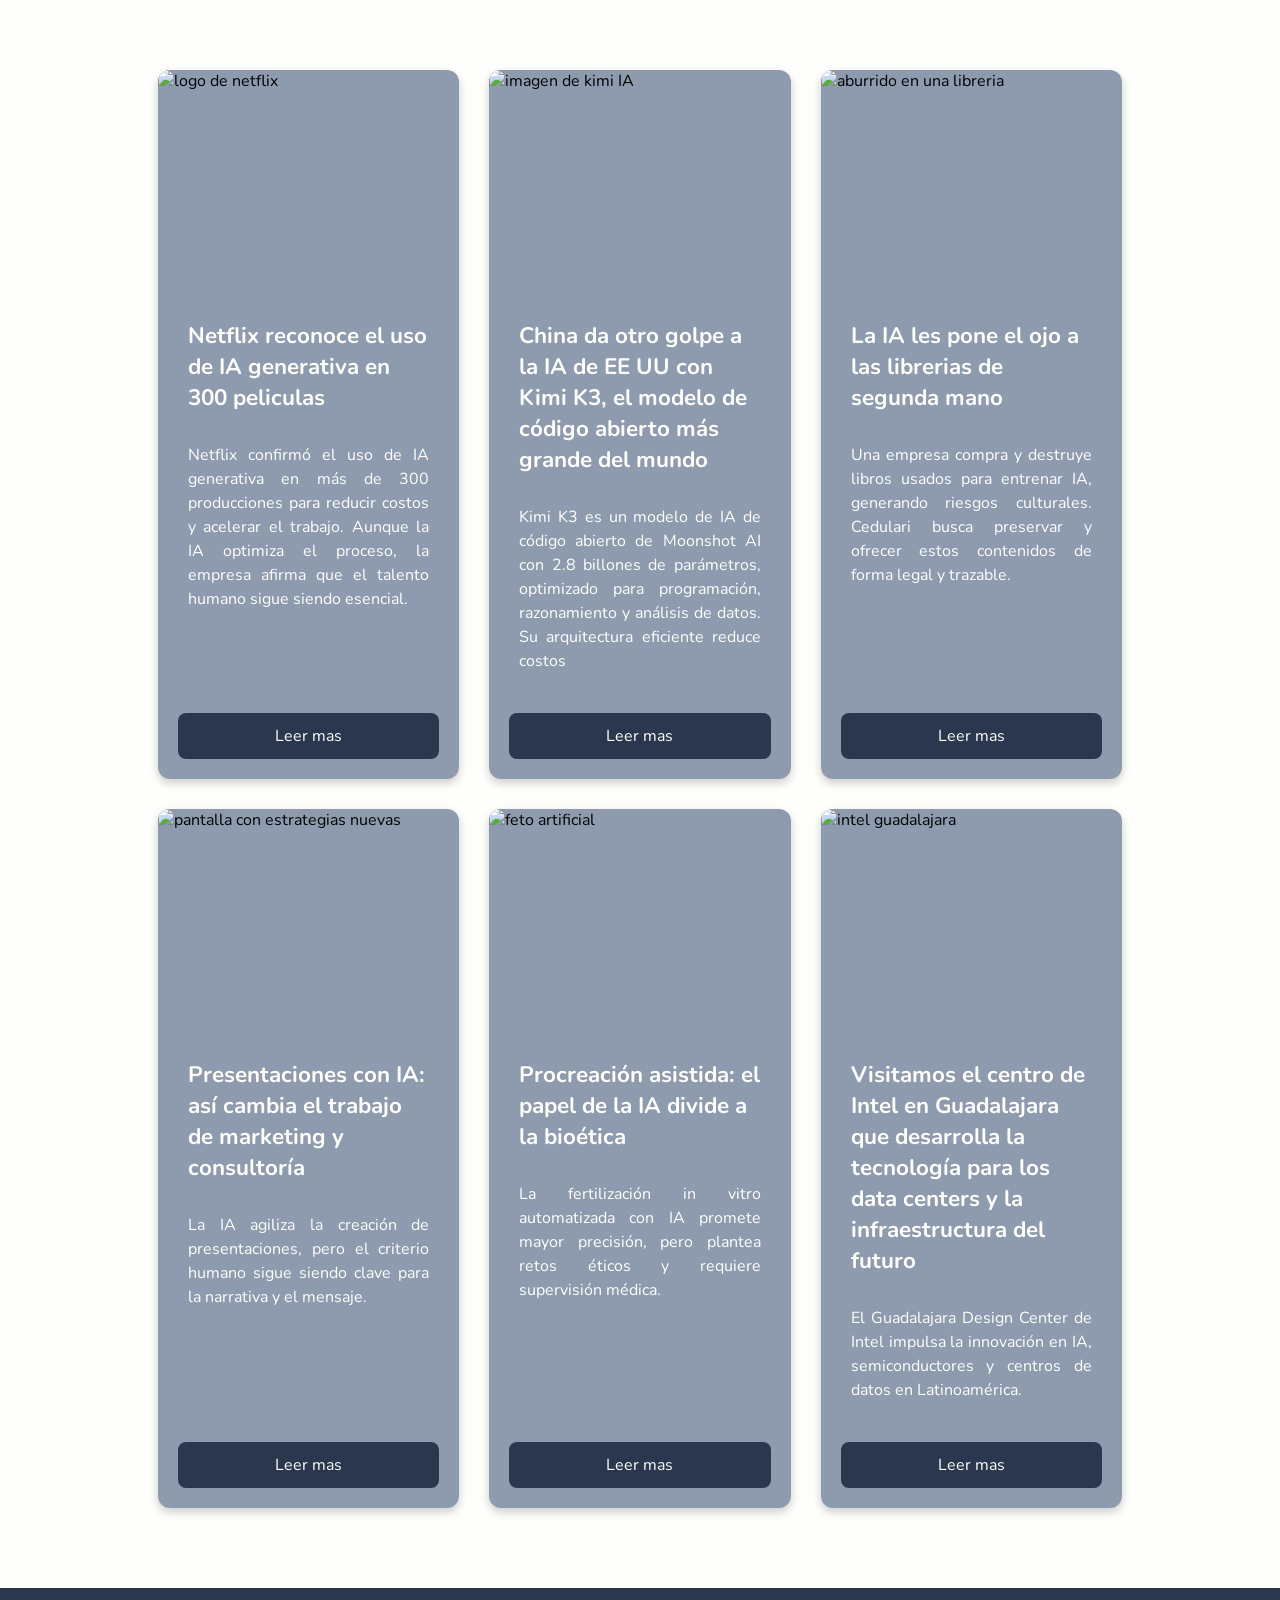
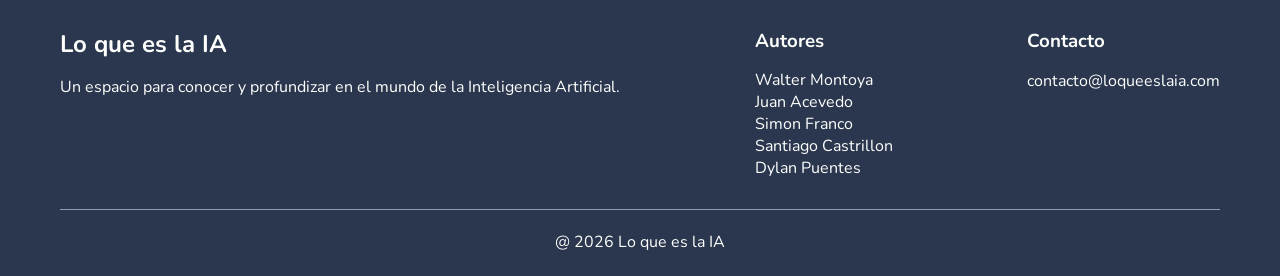
==== index.html @ cfde2a21 "resolviendo conflictos con css" ====
<!DOCTYPE html>
<html lang="es">
<head>
    <meta charset="UTF-8">
    <meta name="viewport" content="width=device-width, initial-scale=1.0">
    <title>Inicio</title>
    <link rel="preconnect" href="https://fonts.googleapis.com">
    <link rel="preconnect" href="https://fonts.gstatic.com" crossorigin>
    <link href="https://fonts.googleapis.com/css2?family=Nunito:ital,wght@0,200..1000;1,200..1000&display=swap" rel="stylesheet">
    <link rel="stylesheet" href="css/styles.css">
    <link rel="stylesheet" href="css/stylesAutores.css">
</head>
<body>
    <header>
        <nav>
            <!--este es el espacio para la navbar-->
        </nav>
    </header>

    <main>

        <section class="banner">
        <!--banner o imagen inicial-->
        </section>


        <section class="articulos">
            <!--articulos-->
                <article class="card">
                    <img src="https://about.netflix.com/images/meta/netflix-symbol-black.png" alt="logo de netflix">

                    <h2>Netflix reconoce el uso de IA generativa en 300 peliculas</h2>

                    <p>
                        Netflix confirmó el uso de IA generativa en más de 300 producciones para reducir costos y acelerar el trabajo. 
                        Aunque la IA optimiza el proceso, la empresa afirma que el talento humano sigue siendo esencial.<br>
                    </p>

                    <a href="#" class="boton">Leer mas</a>
                </article>

                <article class="card">
                    <img src="https://media.es.wired.com/photos/6a5a9e4d278a57342ad097cc/16:9/w_1600,c_limit/2097721586" alt="imagen de kimi IA">

                    <h2>China da otro golpe a la IA de EE UU con Kimi K3, el modelo de código abierto más grande del mundo</h2>

                    <p>
                        Kimi K3 es un modelo de IA de código abierto de Moonshot AI con 2.8 billones de parámetros, optimizado para programación, 
                        razonamiento y análisis de datos. Su arquitectura eficiente reduce costos <br>
                    </p>

                    <a href="#" class="boton">Leer mas</a>
                </article>


                <article class="card">

                    <img src="https://thumbs.dreamstime.com/b/estudiante-u-hombre-joven-aburrido-con-los-libros-en-biblioteca-53950510.jpg" alt="aburrido en una libreria">

                    <h2>La IA les pone el ojo a las librerias de segunda mano</h2>

                    <p>
                        Una empresa compra y destruye libros usados para entrenar IA, generando riesgos culturales. 
                        Cedulari busca preservar y ofrecer estos contenidos de forma legal y trazable. <br>
                    </p>

                    <a href="#" class="boton">Leer mas</a>
                </article>


                <article class="card">

                    <img src="https://www.enter.co/wp-content/uploads/2026/07/PRESENTACIONESCONIA-768x432.jpg" alt="pantalla con estrategias nuevas">

                    <h2>Presentaciones con IA: así cambia el trabajo de marketing y consultoría</h2>

                    <p>
                        La IA agiliza la creación de presentaciones, pero el criterio humano sigue siendo clave para la narrativa y el mensaje. <br>
                    </p>

                    <a href="#" class="boton">Leer mas</a>
                </article>


                <article class="card">
                    
                    <img src="https://www.vaticannews.va/content/dam/vaticannews/multimedia/2019/04/07/25112014_140714_avort_1680x420.jpg/_jcr_content/renditions/cq5dam.thumbnail.cropped.750.422.jpeg" alt="feto artificial">

                    <h2>Procreación asistida: el papel de la IA divide a la bioética</h2>

                    <p>
                        La fertilización in vitro automatizada con IA promete mayor precisión, pero plantea retos 
                        éticos y requiere supervisión médica. <br>
                    </p>

                        <a href="#" class="boton">Leer mas</a>
                </article>


                <article class="card">
                    
                    <img src="https://media.es.wired.com/photos/6a5f952f08c104a03f2e7884/16:9/w_1600,c_limit/intelcorp.jpg" alt="intel guadalajara">

                    <h2>Visitamos el centro de Intel en Guadalajara que desarrolla la tecnología para los data centers y la infraestructura del futuro</h2>

                    <p>
                        El Guadalajara Design Center de Intel impulsa la innovación en IA, semiconductores y centros de datos en Latinoamérica. <br>
                    </p>

                    <a href="#" class="boton">Leer mas</a>
                </article>

        </section>
        
    </main>

    
      
    <footer class="footer">

        <section class="footer-content">

            <article class="footer-project">
                <h2>Lo que es la IA</h2>
                <p>
                    Un espacio para conocer y profundizar en el mundo de la Inteligencia Artificial.
                </p>
            </article>

            <div class="footer-authors">
                <h3>Autores</h3>
                <ul class="authors-list">
                    <li>Walter Montoya</li>
                    <li>Juan Acevedo</li>
                    <li>Simon Franco</li>
                    <li>Santiago Castrillon</li>
                    <li>Dylan Puentes</li>
                </ul>
            </div>

            <section class="footer-contact">
                <h3>Contacto</h3>
                <p>contacto@loqueeslaia.com</p>
            </section>

        </section>

        <p class="footer-bottom">
            @ 2026 Lo que es la IA
        </p>

    </footer>
</body>
</html>
---- css/styles.css ----
:root {

--background: #fefffc;
--background-cards- : #8E9BAF;
--background-button:#2A374F;
--background-button-hover:#4192D9;
--letter-white:#fefffc;
--letter-black: black;

}

*{
    box-sizing: border-box;
    margin: 0;
    padding: 0;

}

.nunito{
  font-family: "Nunito", sans-serif;
  font-optical-sizing: auto;
  font-weight: 400;
  font-style: normal;
}

body{
    background-color: var(--background);
    font-family: "nunito", Arial, Helvetica, sans-serif;
}

.articulos{
    width: 80%;
    max-width: 1400px;
    margin: 40px auto;
    padding: 0;
    display: grid;
    grid-template-columns: repeat(3, 1fr);
    gap: 30px;
    padding: 30px;
}

.card{
    background-color: var(--background-cards);
    border-radius: 12px;
    overflow: hidden;
    display: flex;
    flex-direction: column;
    box-shadow: 0 4px 10px rgba(0,0,0,.2);
    transition: .3s ease;
}

.card img{
    width: 100%;
    height: 220px;
    object-fit: cover;
}

.card h2{
    color: var(--letter-white);
    font-size: 1.4rem;
    margin: 30px;
}

.card p{
    color: var(--letter-white);
    margin: 0 30px 40px;
    text-align: justify;
    line-height: 1.5;
    flex-grow: 1;
}

.boton {
    display: block;
    margin: 0 20px 20px;
    padding: 12px;
    border: none;
    border-radius: 8px;
    background-color: var(--background-button);
    color: var(--letter-white);
    font-size: 1rem;
    text-decoration: none;
    text-align: center;
    cursor: pointer;
    transition: .3s;
}

.boton:hover{
    background-color: var(--background-button-hover);
}
---- css/stylesAutores.css ----
:root {
    --background: #fefffc;
    --background-cards: #8E9BAF;
    --background-button: #2A374F;
    --background-button-hover: #4192D9;
    --letter-white: #fefffc;
    --letter-black: black;
}

* {
    box-sizing: border-box;
    margin: 0;
    padding: 0;
}

.footer {
    font-family: "Nunito", sans-serif;
    background-color: var(--background-button);
    color: var(--letter-white);
    padding: 40px 60px 20px;
    margin-top: 50px;
}
.authors-list {
    list-style: none; /* Elimina los puntos/viñetas por defecto */
    padding: 0;
    margin: 0;
}

.footer-content {
    max-width: 100%;
    margin: 0 auto;
    display: flex;
    justify-content: space-between;
    gap: 40px;
}

.footer h2, 
.footer h3 {
    margin-bottom: 15px;
}

.footer p {
    line-height: 1.6;
}

.footer-bottom {
    border-top: 1px solid var(--background-cards);
    text-align: center;
    margin-top: 30px;
    padding-top: 20px;
}

@media (max-width: 768px) {
    .footer {
        padding: 30px 20px 15px; 
    }

    .footer-content {
        flex-direction: column; 
        gap: 30px;              
        text-align: center;     
    }

    .footer-project, 
    .footer-authors, 
    .footer-contact {
        width: 100%;             
    }
}
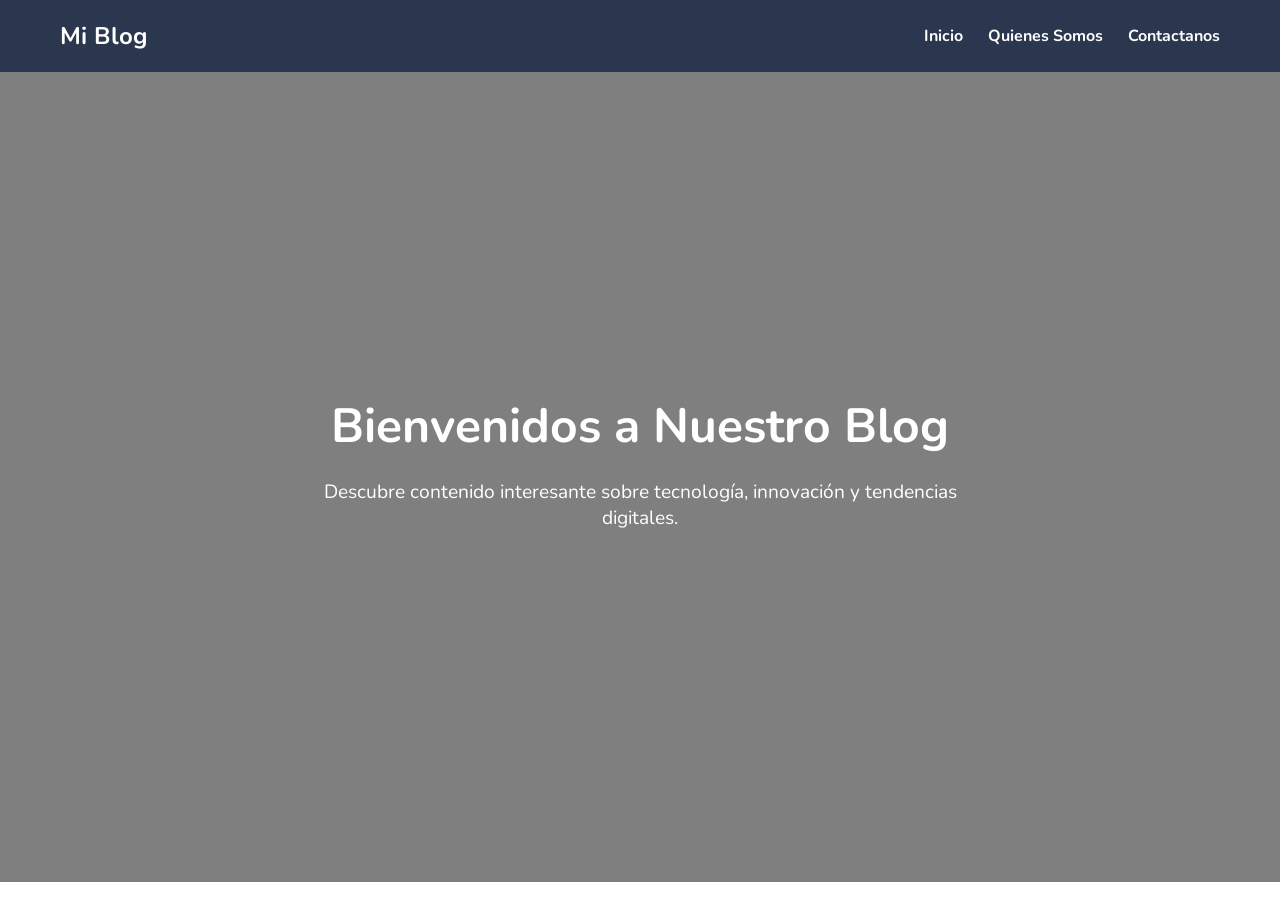
==== commit 35dce19b: "subiendo banner y nav" ====
--- a/index.html
+++ b/index.html
@@ -1,154 +1,49 @@
 <!DOCTYPE html>
-<html lang="es">
+<html lang="en">
+
 <head>
     <meta charset="UTF-8">
     <meta name="viewport" content="width=device-width, initial-scale=1.0">
-    <title>Inicio</title>
+
     <link rel="preconnect" href="https://fonts.googleapis.com">
     <link rel="preconnect" href="https://fonts.gstatic.com" crossorigin>
-    <link href="https://fonts.googleapis.com/css2?family=Nunito:ital,wght@0,200..1000;1,200..1000&display=swap" rel="stylesheet">
-    <link rel="stylesheet" href="css/styles.css">
-    <link rel="stylesheet" href="css/stylesAutores.css">
+    <link href="https://fonts.googleapis.com/css2?family=Nunito:ital,wght@0,200..1000;1,200..1000&display=swap"
+        rel="stylesheet">
+
+    <link rel="stylesheet" href="styles.css">
+
+    <title>Document</title>
 </head>
+
 <body>
+
+    <!-- Navbar -->
     <header>
-        <nav>
-            <!--este es el espacio para la navbar-->
+        <nav class="navbar">
+            <div class="logo">
+                <h2>Mi Blog</h2>
+            </div>
+
+            <ul class="nav-links">
+                <li><a href="inicio.html">Inicio</a></li>
+                <li><a href="quienes somos.html">Quienes Somos</a></li>
+                <li><a href="contacto.html">Contactanos</a></li>
+            </ul>
         </nav>
     </header>
 
-    <main>
-
-        <section class="banner">
-        <!--banner o imagen inicial-->
-        </section>
+    <!-- Banner -->
+    <section class="banner">
+        <div class="banner-content">
+            <h1>Bienvenidos a Nuestro Blog</h1>
+            <p>
+                Descubre contenido interesante sobre tecnología, innovación y tendencias digitales.
+            </p>
+        </div>
+    </section>
 
 
-        <section class="articulos">
-            <!--articulos-->
-                <article class="card">
-                    <img src="https://about.netflix.com/images/meta/netflix-symbol-black.png" alt="logo de netflix">
 
-                    <h2>Netflix reconoce el uso de IA generativa en 300 peliculas</h2>
+</body>
 
-                    <p>
-                        Netflix confirmó el uso de IA generativa en más de 300 producciones para reducir costos y acelerar el trabajo. 
-                        Aunque la IA optimiza el proceso, la empresa afirma que el talento humano sigue siendo esencial.<br>
-                    </p>
-
-                    <a href="#" class="boton">Leer mas</a>
-                </article>
-
-                <article class="card">
-                    <img src="https://media.es.wired.com/photos/6a5a9e4d278a57342ad097cc/16:9/w_1600,c_limit/2097721586" alt="imagen de kimi IA">
-
-                    <h2>China da otro golpe a la IA de EE UU con Kimi K3, el modelo de código abierto más grande del mundo</h2>
-
-                    <p>
-                        Kimi K3 es un modelo de IA de código abierto de Moonshot AI con 2.8 billones de parámetros, optimizado para programación, 
-                        razonamiento y análisis de datos. Su arquitectura eficiente reduce costos <br>
-                    </p>
-
-                    <a href="#" class="boton">Leer mas</a>
-                </article>
-
-
-                <article class="card">
-
-                    <img src="https://thumbs.dreamstime.com/b/estudiante-u-hombre-joven-aburrido-con-los-libros-en-biblioteca-53950510.jpg" alt="aburrido en una libreria">
-
-                    <h2>La IA les pone el ojo a las librerias de segunda mano</h2>
-
-                    <p>
-                        Una empresa compra y destruye libros usados para entrenar IA, generando riesgos culturales. 
-                        Cedulari busca preservar y ofrecer estos contenidos de forma legal y trazable. <br>
-                    </p>
-
-                    <a href="#" class="boton">Leer mas</a>
-                </article>
-
-
-                <article class="card">
-
-                    <img src="https://www.enter.co/wp-content/uploads/2026/07/PRESENTACIONESCONIA-768x432.jpg" alt="pantalla con estrategias nuevas">
-
-                    <h2>Presentaciones con IA: así cambia el trabajo de marketing y consultoría</h2>
-
-                    <p>
-                        La IA agiliza la creación de presentaciones, pero el criterio humano sigue siendo clave para la narrativa y el mensaje. <br>
-                    </p>
-
-                    <a href="#" class="boton">Leer mas</a>
-                </article>
-
-
-                <article class="card">
-                    
-                    <img src="https://www.vaticannews.va/content/dam/vaticannews/multimedia/2019/04/07/25112014_140714_avort_1680x420.jpg/_jcr_content/renditions/cq5dam.thumbnail.cropped.750.422.jpeg" alt="feto artificial">
-
-                    <h2>Procreación asistida: el papel de la IA divide a la bioética</h2>
-
-                    <p>
-                        La fertilización in vitro automatizada con IA promete mayor precisión, pero plantea retos 
-                        éticos y requiere supervisión médica. <br>
-                    </p>
-
-                        <a href="#" class="boton">Leer mas</a>
-                </article>
-
-
-                <article class="card">
-                    
-                    <img src="https://media.es.wired.com/photos/6a5f952f08c104a03f2e7884/16:9/w_1600,c_limit/intelcorp.jpg" alt="intel guadalajara">
-
-                    <h2>Visitamos el centro de Intel en Guadalajara que desarrolla la tecnología para los data centers y la infraestructura del futuro</h2>
-
-                    <p>
-                        El Guadalajara Design Center de Intel impulsa la innovación en IA, semiconductores y centros de datos en Latinoamérica. <br>
-                    </p>
-
-                    <a href="#" class="boton">Leer mas</a>
-                </article>
-
-        </section>
-        
-    </main>
-
-    
-      
-    <footer class="footer">
-
-        <section class="footer-content">
-
-            <article class="footer-project">
-                <h2>Lo que es la IA</h2>
-                <p>
-                    Un espacio para conocer y profundizar en el mundo de la Inteligencia Artificial.
-                </p>
-            </article>
-
-            <div class="footer-authors">
-                <h3>Autores</h3>
-                <ul class="authors-list">
-                    <li>Walter Montoya</li>
-                    <li>Juan Acevedo</li>
-                    <li>Simon Franco</li>
-                    <li>Santiago Castrillon</li>
-                    <li>Dylan Puentes</li>
-                </ul>
-            </div>
-
-            <section class="footer-contact">
-                <h3>Contacto</h3>
-                <p>contacto@loqueeslaia.com</p>
-            </section>
-
-        </section>
-
-        <p class="footer-bottom">
-            @ 2026 Lo que es la IA
-        </p>
-
-    </footer>
-</body>
 </html>
--- a/styles.css
+++ b/styles.css
@@ -0,0 +1,115 @@
+:root {
+
+--background: #fefffc;
+--background-cards : #8E9BAF;
+--background-button:#2A374F;
+--background-button-hover:#4192D9;
+--letter-white:#fefffc;
+--letter-black: black;
+}
+
+*{
+    box-sizing:border-box;
+    margin:0;
+    padding:0;
+    font-family: 'Nunito', sans-serif;
+}
+
+/* Navbar */
+.navbar{
+    display:flex;
+    justify-content:space-between;
+    align-items:center;
+    padding:20px 60px;
+    background-color:#2A374F;
+}
+
+.logo h2{
+    color:white;
+}
+
+.nav-links{
+    display:flex;
+    list-style:none;
+    gap:25px;
+}
+
+.nav-links a{
+    color:white;
+    text-decoration:none;
+    font-weight:bold;
+    transition:0.3s;
+}
+
+.nav-links a:hover{
+    color:#4192D9;
+}
+
+/* Banner */
+.banner{
+    height:90vh;
+    background:linear-gradient(
+        rgba(0,0,0,0.5),
+        rgba(0,0,0,0.5)
+    ),
+    url('https://images.unsplash.com/photo-1498050108023-c5249f4df085')
+    center/cover;
+    
+    display:flex;
+    align-items:center;
+    justify-content:center;
+    text-align:center;
+    color:white;
+}
+
+.banner-content{
+    max-width:700px;
+    padding:20px;
+}
+
+.banner-content h1{
+    font-size:3rem;
+    margin-bottom:20px;
+}
+
+.banner-content p{
+    font-size:1.2rem;
+    margin-bottom:30px;
+}
+
+.btn{
+    display:inline-block;
+    padding:12px 25px;
+    background-color:#38bdf8;
+    color:white;
+    text-decoration:none;
+    border-radius:5px;
+    font-weight:bold;
+    transition:0.3s;
+}
+
+.btn:hover{
+    background-color:#4192D9;
+}
+
+/* Responsive */
+@media(max-width:768px){
+
+    .navbar{
+        flex-direction:column;
+        gap:15px;
+    }
+
+    .nav-links{
+        flex-direction:column;
+        text-align:center;
+    }
+
+    .banner-content h1{
+        font-size:2rem;
+    }
+
+    .banner-content p{
+        font-size:1rem;
+    }
+}
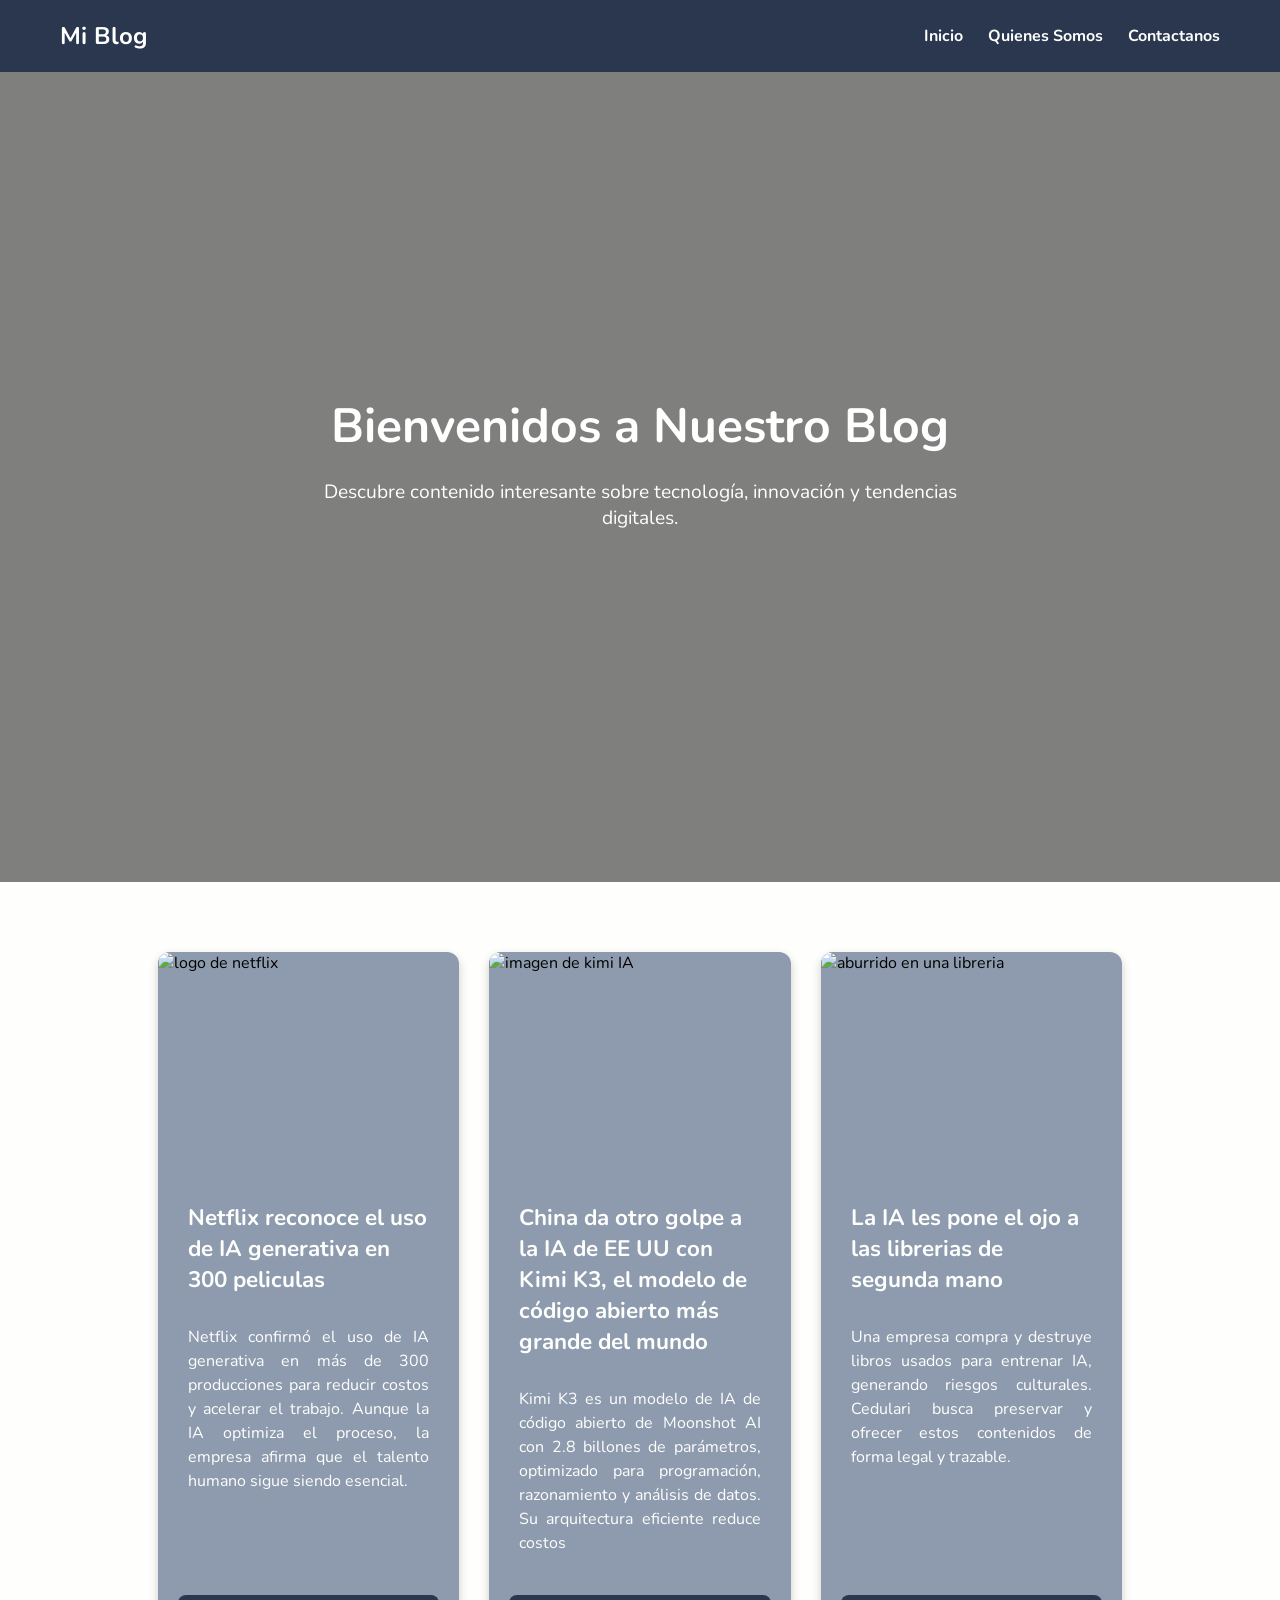
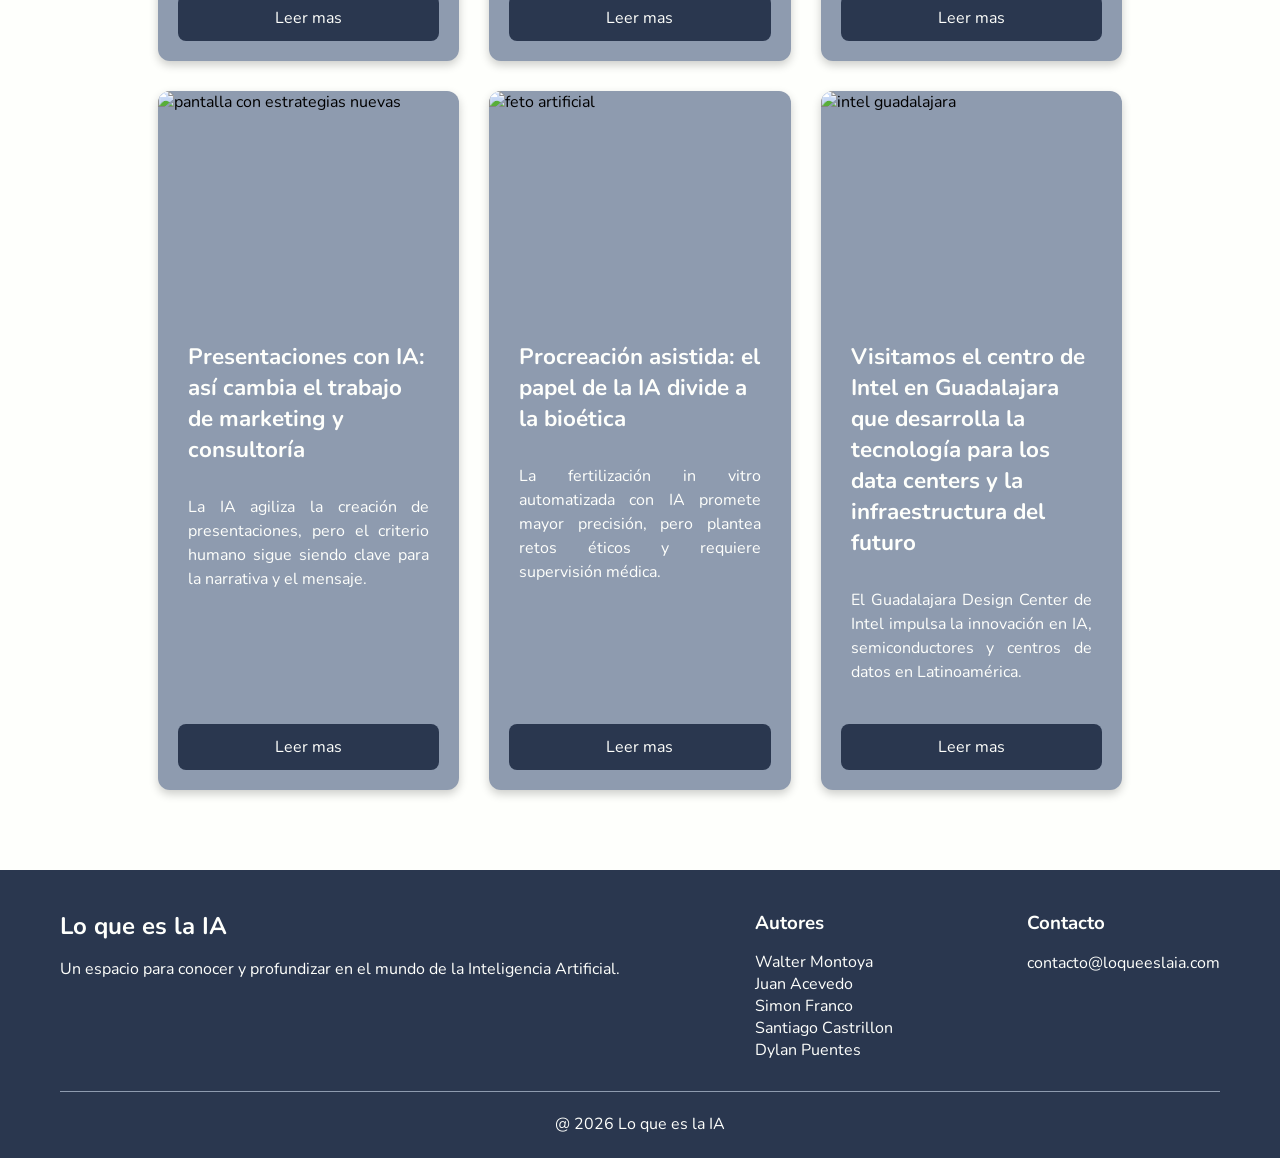
==== commit 32db894f: "integrando la finalizacion del index" ====
--- a/index.html
+++ b/index.html
@@ -1,23 +1,17 @@
 <!DOCTYPE html>
-<html lang="en">
-
+<html lang="es">
 <head>
     <meta charset="UTF-8">
     <meta name="viewport" content="width=device-width, initial-scale=1.0">
-
+    <title>Inicio</title>
     <link rel="preconnect" href="https://fonts.googleapis.com">
     <link rel="preconnect" href="https://fonts.gstatic.com" crossorigin>
-    <link href="https://fonts.googleapis.com/css2?family=Nunito:ital,wght@0,200..1000;1,200..1000&display=swap"
-        rel="stylesheet">
-
-    <link rel="stylesheet" href="styles.css">
-
-    <title>Document</title>
+    <link href="https://fonts.googleapis.com/css2?family=Nunito:ital,wght@0,200..1000;1,200..1000&display=swap" rel="stylesheet">
+    <link rel="stylesheet" href="css/styles.css">
+    <link rel="stylesheet" href="css/stylesAutores.css">
 </head>
 
 <body>
-
-    <!-- Navbar -->
     <header>
         <nav class="navbar">
             <div class="logo">
@@ -32,17 +26,144 @@
         </nav>
     </header>
 
-    <!-- Banner -->
-    <section class="banner">
-        <div class="banner-content">
-            <h1>Bienvenidos a Nuestro Blog</h1>
-            <p>
-                Descubre contenido interesante sobre tecnología, innovación y tendencias digitales.
-            </p>
-        </div>
-    </section>
+    <main>
+
+        <section class="banner">
+            <div class="banner-content">
+                <h1>Bienvenidos a Nuestro Blog</h1>
+                <p>
+                    Descubre contenido interesante sobre tecnología, innovación y tendencias digitales.
+                </p>
+            </div>
+        </section>
 
 
+        <section class="articulos">
+            <!--articulos-->
+                <article class="card">
+                    <img src="https://about.netflix.com/images/meta/netflix-symbol-black.png" alt="logo de netflix">
+
+                    <h2>Netflix reconoce el uso de IA generativa en 300 peliculas</h2>
+
+                    <p>
+                        Netflix confirmó el uso de IA generativa en más de 300 producciones para reducir costos y acelerar el trabajo. 
+                        Aunque la IA optimiza el proceso, la empresa afirma que el talento humano sigue siendo esencial.<br>
+                    </p>
+
+                    <a href="#" class="boton">Leer mas</a>
+                </article>
+
+                <article class="card">
+                    <img src="https://media.es.wired.com/photos/6a5a9e4d278a57342ad097cc/16:9/w_1600,c_limit/2097721586" alt="imagen de kimi IA">
+
+                    <h2>China da otro golpe a la IA de EE UU con Kimi K3, el modelo de código abierto más grande del mundo</h2>
+
+                    <p>
+                        Kimi K3 es un modelo de IA de código abierto de Moonshot AI con 2.8 billones de parámetros, optimizado para programación, 
+                        razonamiento y análisis de datos. Su arquitectura eficiente reduce costos <br>
+                    </p>
+
+                    <a href="#" class="boton">Leer mas</a>
+                </article>
+
+
+                <article class="card">
+
+                    <img src="https://thumbs.dreamstime.com/b/estudiante-u-hombre-joven-aburrido-con-los-libros-en-biblioteca-53950510.jpg" alt="aburrido en una libreria">
+
+                    <h2>La IA les pone el ojo a las librerias de segunda mano</h2>
+
+                    <p>
+                        Una empresa compra y destruye libros usados para entrenar IA, generando riesgos culturales. 
+                        Cedulari busca preservar y ofrecer estos contenidos de forma legal y trazable. <br>
+                    </p>
+
+                    <a href="#" class="boton">Leer mas</a>
+                </article>
+
+
+                <article class="card">
+
+                    <img src="https://www.enter.co/wp-content/uploads/2026/07/PRESENTACIONESCONIA-768x432.jpg" alt="pantalla con estrategias nuevas">
+
+                    <h2>Presentaciones con IA: así cambia el trabajo de marketing y consultoría</h2>
+
+                    <p>
+                        La IA agiliza la creación de presentaciones, pero el criterio humano sigue siendo clave para la narrativa y el mensaje. <br>
+                    </p>
+
+                    <a href="#" class="boton">Leer mas</a>
+                </article>
+
+
+                <article class="card">
+                    
+                    <img src="https://www.vaticannews.va/content/dam/vaticannews/multimedia/2019/04/07/25112014_140714_avort_1680x420.jpg/_jcr_content/renditions/cq5dam.thumbnail.cropped.750.422.jpeg" alt="feto artificial">
+
+                    <h2>Procreación asistida: el papel de la IA divide a la bioética</h2>
+
+                    <p>
+                        La fertilización in vitro automatizada con IA promete mayor precisión, pero plantea retos 
+                        éticos y requiere supervisión médica. <br>
+                    </p>
+
+                        <a href="#" class="boton">Leer mas</a>
+                </article>
+
+
+                <article class="card">
+                    
+                    <img src="https://media.es.wired.com/photos/6a5f952f08c104a03f2e7884/16:9/w_1600,c_limit/intelcorp.jpg" alt="intel guadalajara">
+
+                    <h2>Visitamos el centro de Intel en Guadalajara que desarrolla la tecnología para los data centers y la infraestructura del futuro</h2>
+
+                    <p>
+                        El Guadalajara Design Center de Intel impulsa la innovación en IA, semiconductores y centros de datos en Latinoamérica. <br>
+                    </p>
+
+                    <a href="#" class="boton">Leer mas</a>
+                </article>
+
+        </section>
+        
+    </main>
+
+    
+      
+    <footer class="footer">
+
+        <section class="footer-content">
+
+            <article class="footer-project">
+                <h2>Lo que es la IA</h2>
+                <p>
+                    Un espacio para conocer y profundizar en el mundo de la Inteligencia Artificial.
+                </p>
+            </article>
+
+            <div class="footer-authors">
+                <h3>Autores</h3>
+                <ul class="authors-list">
+                    <li>Walter Montoya</li>
+                    <li>Juan Acevedo</li>
+                    <li>Simon Franco</li>
+                    <li>Santiago Castrillon</li>
+                    <li>Dylan Puentes</li>
+                </ul>
+            </div>
+
+            <section class="footer-contact">
+                <h3>Contacto</h3>
+                <p>contacto@loqueeslaia.com</p>
+            </section>
+
+        </section>
+
+        <p class="footer-bottom">
+            @ 2026 Lo que es la IA
+        </p>
+
+    </footer>
 
 </body>
 
--- a/css/styles.css
+++ b/css/styles.css
@@ -0,0 +1,190 @@
+:root {
+
+--background: #fefffc;
+--background-cards : #8E9BAF;
+--background-cards- : #8E9BAF;
+--background-button:#2A374F;
+--background-button-hover:#4192D9;
+--letter-white:#fefffc;
+--letter-black: black;
+}
+
+*{
+    box-sizing:border-box;
+    margin:0;
+    padding:0;
+    font-family: 'Nunito', sans-serif;
+}
+
+.nunito{
+  font-family: "Nunito", sans-serif;
+  font-optical-sizing: auto;
+  font-weight: 400;
+  font-style: normal;
+}
+
+body{
+    background-color: var(--background);
+    font-family: "nunito",Arial, Helvetica, sans-serif;
+}
+
+.articulos{
+    width: 80%;
+    max-width: 1400px;
+    margin: 40px auto;
+    padding: 0;
+    display: grid;
+    grid-template-columns: repeat(3, 1fr);
+    gap: 30px;
+    padding: 30px;
+}
+
+.card{
+    background-color: var(--background-cards);
+    border-radius: 12px;
+    overflow: hidden;
+    display: flex;
+    flex-direction: column;
+    box-shadow: 0 4px 10px rgba(0,0,0,.2);
+    transition: .3s ease;
+}
+
+.card img{
+    width: 100%;
+    height: 220px;
+    object-fit: cover;
+}
+
+.card h2{
+    color: var(--letter-white);
+    font-size: 1.4rem;
+    margin: 30px;
+}
+
+.card p{
+    color: var(--letter-white);
+    margin: 0 30px 40px;
+    text-align: justify;
+    line-height: 1.5;
+    flex-grow: 1;
+}
+
+.boton {
+    display: block;
+    margin: 0 20px 20px;
+    padding: 12px;
+    border: none;
+    border-radius: 8px;
+    background-color: var(--background-button);
+    color: var(--letter-white);
+    font-size: 1rem;
+    text-decoration: none;
+    text-align: center;
+    cursor: pointer;
+    transition: .3s;
+}
+
+.boton:hover{
+    background-color: var(--background-button-hover);
+}
+/* Navbar */
+.navbar{
+    display:flex;
+    justify-content:space-between;
+    align-items:center;
+    padding:20px 60px;
+    background-color:#2A374F;
+}
+
+.logo h2{
+    color:white;
+}
+
+.nav-links{
+    display:flex;
+    list-style:none;
+    gap:25px;
+}
+
+.nav-links a{
+    color:white;
+    text-decoration:none;
+    font-weight:bold;
+    transition:0.3s;
+}
+
+.nav-links a:hover{
+    color:#4192D9;
+}
+
+/* Banner */
+.banner{
+    height:90vh;
+    background:linear-gradient(
+        rgba(0,0,0,0.5),
+        rgba(0,0,0,0.5)
+    ),
+    url('https://images.unsplash.com/photo-1498050108023-c5249f4df085')
+    center/cover;
+    
+    display:flex;
+    align-items:center;
+    justify-content:center;
+    text-align:center;
+    color:white;
+}
+
+.banner-content{
+    max-width:700px;
+    padding:20px;
+}
+
+.banner-content h1{
+    font-size:3rem;
+    margin-bottom:20px;
+}
+
+.banner-content p{
+    font-size:1.2rem;
+    margin-bottom:30px;
+}
+
+.btn{
+    display:inline-block;
+    padding:12px 25px;
+    background-color:#38bdf8;
+    color:white;
+    text-decoration:none;
+    border-radius:5px;
+    font-weight:bold;
+    transition:0.3s;
+}
+
+.btn:hover{
+    background-color:#4192D9;
+}
+
+/* Responsive */
+@media(max-width:768px){
+
+    .navbar{
+        flex-direction:column;
+        gap:15px;
+    }
+
+    .nav-links{
+        flex-direction:column;
+        text-align:center;
+    }
+
+    .banner-content h1{
+        font-size:2rem;
+    }
+
+    .banner-content p{
+        font-size:1rem;
+    }
+}
+
+
+
--- a/css/stylesAutores.css
+++ b/css/stylesAutores.css
@@ -0,0 +1,69 @@
+:root {
+    --background: #fefffc;
+    --background-cards: #8E9BAF;
+    --background-button: #2A374F;
+    --background-button-hover: #4192D9;
+    --letter-white: #fefffc;
+    --letter-black: black;
+}
+
+* {
+    box-sizing: border-box;
+    margin: 0;
+    padding: 0;
+}
+
+.footer {
+    font-family: "Nunito", sans-serif;
+    background-color: var(--background-button);
+    color: var(--letter-white);
+    padding: 40px 60px 20px;
+    margin-top: 50px;
+}
+.authors-list {
+    list-style: none; /* Elimina los puntos/viñetas por defecto */
+    padding: 0;
+    margin: 0;
+}
+
+.footer-content {
+    max-width: 100%;
+    margin: 0 auto;
+    display: flex;
+    justify-content: space-between;
+    gap: 40px;
+}
+
+.footer h2, 
+.footer h3 {
+    margin-bottom: 15px;
+}
+
+.footer p {
+    line-height: 1.6;
+}
+
+.footer-bottom {
+    border-top: 1px solid var(--background-cards);
+    text-align: center;
+    margin-top: 30px;
+    padding-top: 20px;
+}
+
+@media (max-width: 768px) {
+    .footer {
+        padding: 30px 20px 15px; 
+    }
+
+    .footer-content {
+        flex-direction: column; 
+        gap: 30px;              
+        text-align: center;     
+    }
+
+    .footer-project, 
+    .footer-authors, 
+    .footer-contact {
+        width: 100%;             
+    }
+}
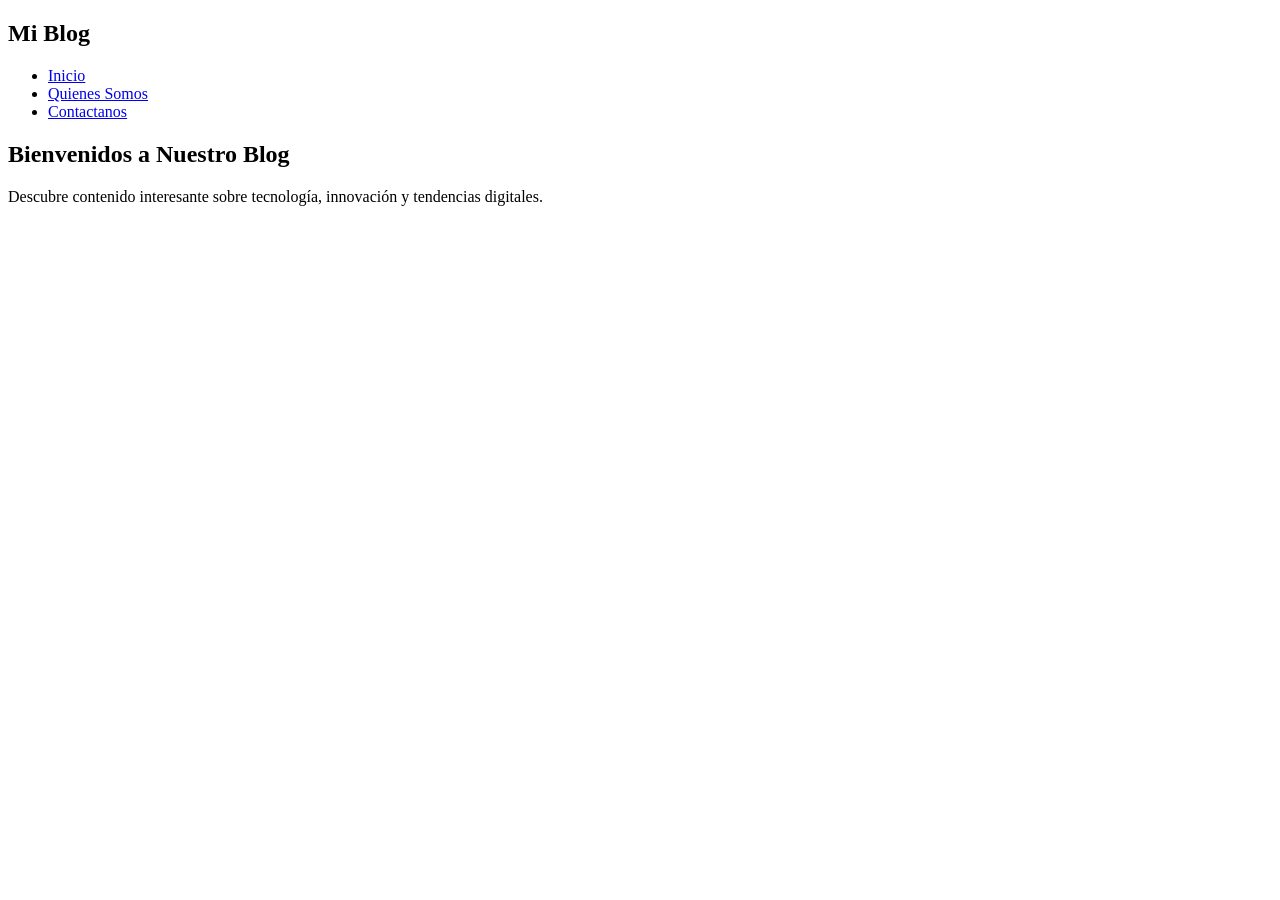
==== commit 27e9e0e3: "INDEX" ====
--- a/index.html
+++ b/index.html
@@ -1,17 +1,23 @@
 <!DOCTYPE html>
-<html lang="es">
+<html lang="en">
+
 <head>
     <meta charset="UTF-8">
     <meta name="viewport" content="width=device-width, initial-scale=1.0">
-    <title>Inicio</title>
+
     <link rel="preconnect" href="https://fonts.googleapis.com">
     <link rel="preconnect" href="https://fonts.gstatic.com" crossorigin>
-    <link href="https://fonts.googleapis.com/css2?family=Nunito:ital,wght@0,200..1000;1,200..1000&display=swap" rel="stylesheet">
-    <link rel="stylesheet" href="css/styles.css">
-    <link rel="stylesheet" href="css/stylesAutores.css">
+    <link href="https://fonts.googleapis.com/css2?family=Nunito:ital,wght@0,200..1000;1,200..1000&display=swap"
+        rel="stylesheet">
+
+    <link rel="stylesheet" href="styles.css">
+
+    <title>Document</title>
 </head>
 
 <body>
+
+    <!-- Navbar -->
     <header>
         <nav class="navbar">
             <div class="logo">
@@ -19,151 +25,24 @@
             </div>
 
             <ul class="nav-links">
-                <li><a href="inicio.html">Inicio</a></li>
-                <li><a href="quienes somos.html">Quienes Somos</a></li>
+                <li><a href="index.html">Inicio</a></li>
+                <li><a href="./quienesSomos.html">Quienes Somos</a></li>
                 <li><a href="contacto.html">Contactanos</a></li>
             </ul>
         </nav>
     </header>
 
-    <main>
-
-        <section class="banner">
-            <div class="banner-content">
-                <h1>Bienvenidos a Nuestro Blog</h1>
-                <p>
-                    Descubre contenido interesante sobre tecnología, innovación y tendencias digitales.
-                </p>
-            </div>
-        </section>
+    <!-- Banner -->
+    <section class="banner">
+        <div class="banner-content">
+            <h1>Bienvenidos a Nuestro Blog</h1>
+            <p>
+                Descubre contenido interesante sobre tecnología, innovación y tendencias digitales.
+            </p>
+        </div>
+    </section>
 
 
-        <section class="articulos">
-            <!--articulos-->
-                <article class="card">
-                    <img src="https://about.netflix.com/images/meta/netflix-symbol-black.png" alt="logo de netflix">
-
-                    <h2>Netflix reconoce el uso de IA generativa en 300 peliculas</h2>
-
-                    <p>
-                        Netflix confirmó el uso de IA generativa en más de 300 producciones para reducir costos y acelerar el trabajo. 
-                        Aunque la IA optimiza el proceso, la empresa afirma que el talento humano sigue siendo esencial.<br>
-                    </p>
-
-                    <a href="#" class="boton">Leer mas</a>
-                </article>
-
-                <article class="card">
-                    <img src="https://media.es.wired.com/photos/6a5a9e4d278a57342ad097cc/16:9/w_1600,c_limit/2097721586" alt="imagen de kimi IA">
-
-                    <h2>China da otro golpe a la IA de EE UU con Kimi K3, el modelo de código abierto más grande del mundo</h2>
-
-                    <p>
-                        Kimi K3 es un modelo de IA de código abierto de Moonshot AI con 2.8 billones de parámetros, optimizado para programación, 
-                        razonamiento y análisis de datos. Su arquitectura eficiente reduce costos <br>
-                    </p>
-
-                    <a href="#" class="boton">Leer mas</a>
-                </article>
-
-
-                <article class="card">
-
-                    <img src="https://thumbs.dreamstime.com/b/estudiante-u-hombre-joven-aburrido-con-los-libros-en-biblioteca-53950510.jpg" alt="aburrido en una libreria">
-
-                    <h2>La IA les pone el ojo a las librerias de segunda mano</h2>
-
-                    <p>
-                        Una empresa compra y destruye libros usados para entrenar IA, generando riesgos culturales. 
-                        Cedulari busca preservar y ofrecer estos contenidos de forma legal y trazable. <br>
-                    </p>
-
-                    <a href="#" class="boton">Leer mas</a>
-                </article>
-
-
-                <article class="card">
-
-                    <img src="https://www.enter.co/wp-content/uploads/2026/07/PRESENTACIONESCONIA-768x432.jpg" alt="pantalla con estrategias nuevas">
-
-                    <h2>Presentaciones con IA: así cambia el trabajo de marketing y consultoría</h2>
-
-                    <p>
-                        La IA agiliza la creación de presentaciones, pero el criterio humano sigue siendo clave para la narrativa y el mensaje. <br>
-                    </p>
-
-                    <a href="#" class="boton">Leer mas</a>
-                </article>
-
-
-                <article class="card">
-                    
-                    <img src="https://www.vaticannews.va/content/dam/vaticannews/multimedia/2019/04/07/25112014_140714_avort_1680x420.jpg/_jcr_content/renditions/cq5dam.thumbnail.cropped.750.422.jpeg" alt="feto artificial">
-
-                    <h2>Procreación asistida: el papel de la IA divide a la bioética</h2>
-
-                    <p>
-                        La fertilización in vitro automatizada con IA promete mayor precisión, pero plantea retos 
-                        éticos y requiere supervisión médica. <br>
-                    </p>
-
-                        <a href="#" class="boton">Leer mas</a>
-                </article>
-
-
-                <article class="card">
-                    
-                    <img src="https://media.es.wired.com/photos/6a5f952f08c104a03f2e7884/16:9/w_1600,c_limit/intelcorp.jpg" alt="intel guadalajara">
-
-                    <h2>Visitamos el centro de Intel en Guadalajara que desarrolla la tecnología para los data centers y la infraestructura del futuro</h2>
-
-                    <p>
-                        El Guadalajara Design Center de Intel impulsa la innovación en IA, semiconductores y centros de datos en Latinoamérica. <br>
-                    </p>
-
-                    <a href="#" class="boton">Leer mas</a>
-                </article>
-
-        </section>
-        
-    </main>
-
-    
-      
-    <footer class="footer">
-
-        <section class="footer-content">
-
-            <article class="footer-project">
-                <h2>Lo que es la IA</h2>
-                <p>
-                    Un espacio para conocer y profundizar en el mundo de la Inteligencia Artificial.
-                </p>
-            </article>
-
-            <div class="footer-authors">
-                <h3>Autores</h3>
-                <ul class="authors-list">
-                    <li>Walter Montoya</li>
-                    <li>Juan Acevedo</li>
-                    <li>Simon Franco</li>
-                    <li>Santiago Castrillon</li>
-                    <li>Dylan Puentes</li>
-                </ul>
-            </div>
-
-            <section class="footer-contact">
-                <h3>Contacto</h3>
-                <p>contacto@loqueeslaia.com</p>
-            </section>
-
-        </section>
-
-        <p class="footer-bottom">
-            @ 2026 Lo que es la IA
-        </p>
-
-    </footer>
 
 </body>
 
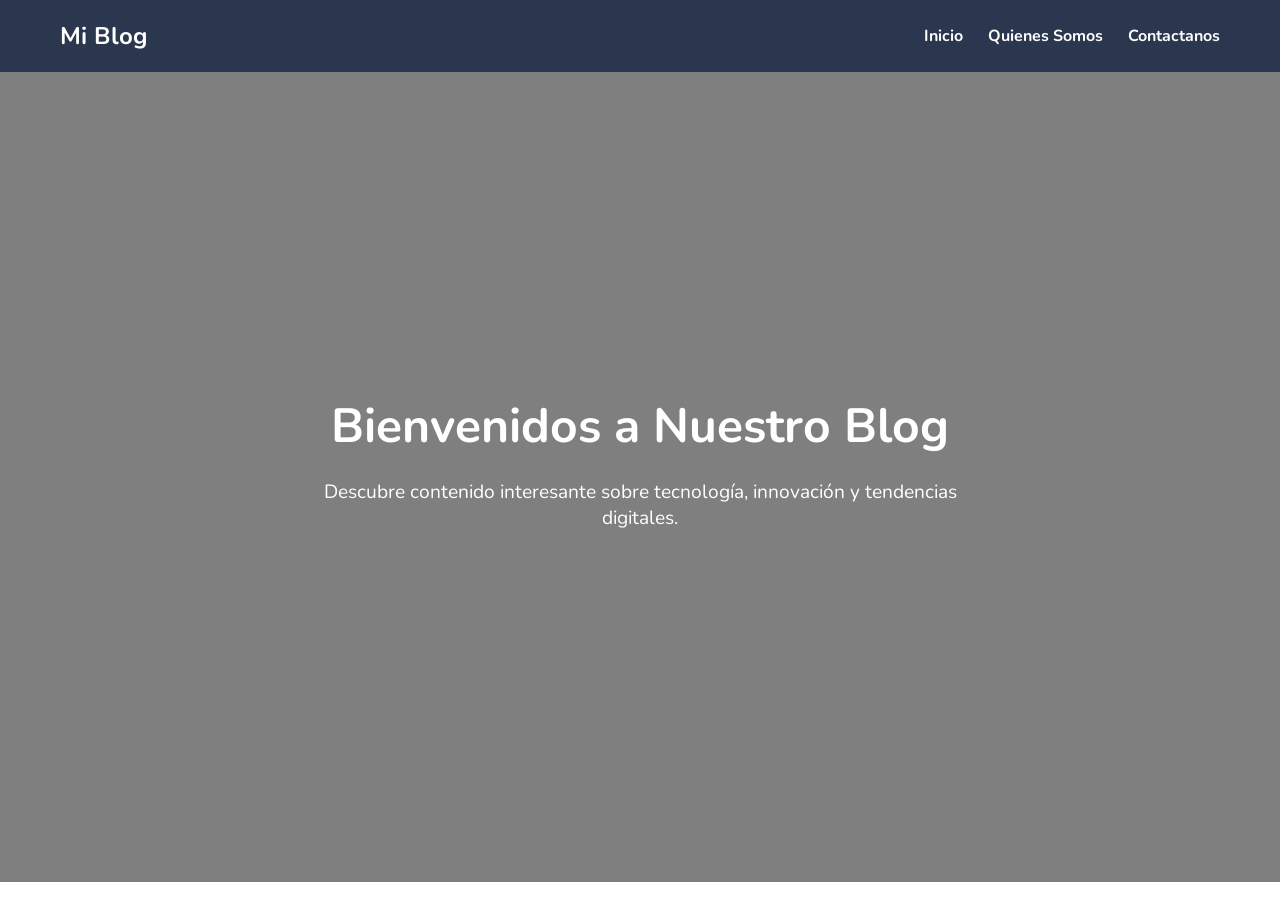
==== commit f1a21fe4: "INDEX" ====
--- a/index.html
+++ b/index.html
@@ -10,7 +10,7 @@
     <link href="https://fonts.googleapis.com/css2?family=Nunito:ital,wght@0,200..1000;1,200..1000&display=swap"
         rel="stylesheet">
 
-    <link rel="stylesheet" href="styles.css">
+    <link rel="stylesheet" href="./css/styles.css">
 
     <title>Document</title>
 </head>
--- a/css/styles.css
+++ b/css/styles.css
@@ -0,0 +1,119 @@
+:root {
+--fuente: font-family: 'Nunito', sans-serif;
+--background: #fefffc;
+--background-cards : #8E9BAF;
+--background-cards- : #8E9BAF;
+--background-button:#2A374F;
+--background-button-hover:#4192D9;
+--letter-white:#fefffc;
+--letter-black: black;
+}
+
+*{
+    box-sizing:border-box;
+    margin:0;
+    padding:0;
+    font-family: 'Nunito', sans-serif;
+}
+
+/* Navbar */
+.navbar{
+    display:flex;
+    justify-content:space-between;
+    align-items:center;
+    padding:20px 60px;
+    background-color:#2A374F;
+}
+
+.logo h2{
+    color:white;
+}
+
+.nav-links{
+    display:flex;
+    list-style:none;
+    gap:25px;
+}
+
+.nav-links a{
+    color:white;
+    text-decoration:none;
+    font-weight:bold;
+    transition:0.3s;
+}
+
+.nav-links a:hover{
+    color:#4192D9;
+}
+
+/* Banner */
+.banner{
+    height:90vh;
+    background:linear-gradient(
+        rgba(0,0,0,0.5),
+        rgba(0,0,0,0.5)
+    ),
+    url('https://images.unsplash.com/photo-1498050108023-c5249f4df085')
+    center/cover;
+    
+    display:flex;
+    align-items:center;
+    justify-content:center;
+    text-align:center;
+    color:white;
+}
+
+.banner-content{
+    max-width:700px;
+    padding:20px;
+}
+
+.banner-content h1{
+    font-size:3rem;
+    margin-bottom:20px;
+}
+
+.banner-content p{
+    font-size:1.2rem;
+    margin-bottom:30px;
+}
+
+.btn{
+    display:inline-block;
+    padding:12px 25px;
+    background-color:#38bdf8;
+    color:white;
+    text-decoration:none;
+    border-radius:5px;
+    font-weight:bold;
+    transition:0.3s;
+}
+
+.btn:hover{
+    background-color:#4192D9;
+}
+
+/* Responsive */
+@media(max-width:768px){
+
+    .navbar{
+        flex-direction:column;
+        gap:15px;
+    }
+
+    .nav-links{
+        flex-direction:column;
+        text-align:center;
+    }
+
+    .banner-content h1{
+        font-size:2rem;
+    }
+
+    .banner-content p{
+        font-size:1rem;
+    }
+}
+
+
+
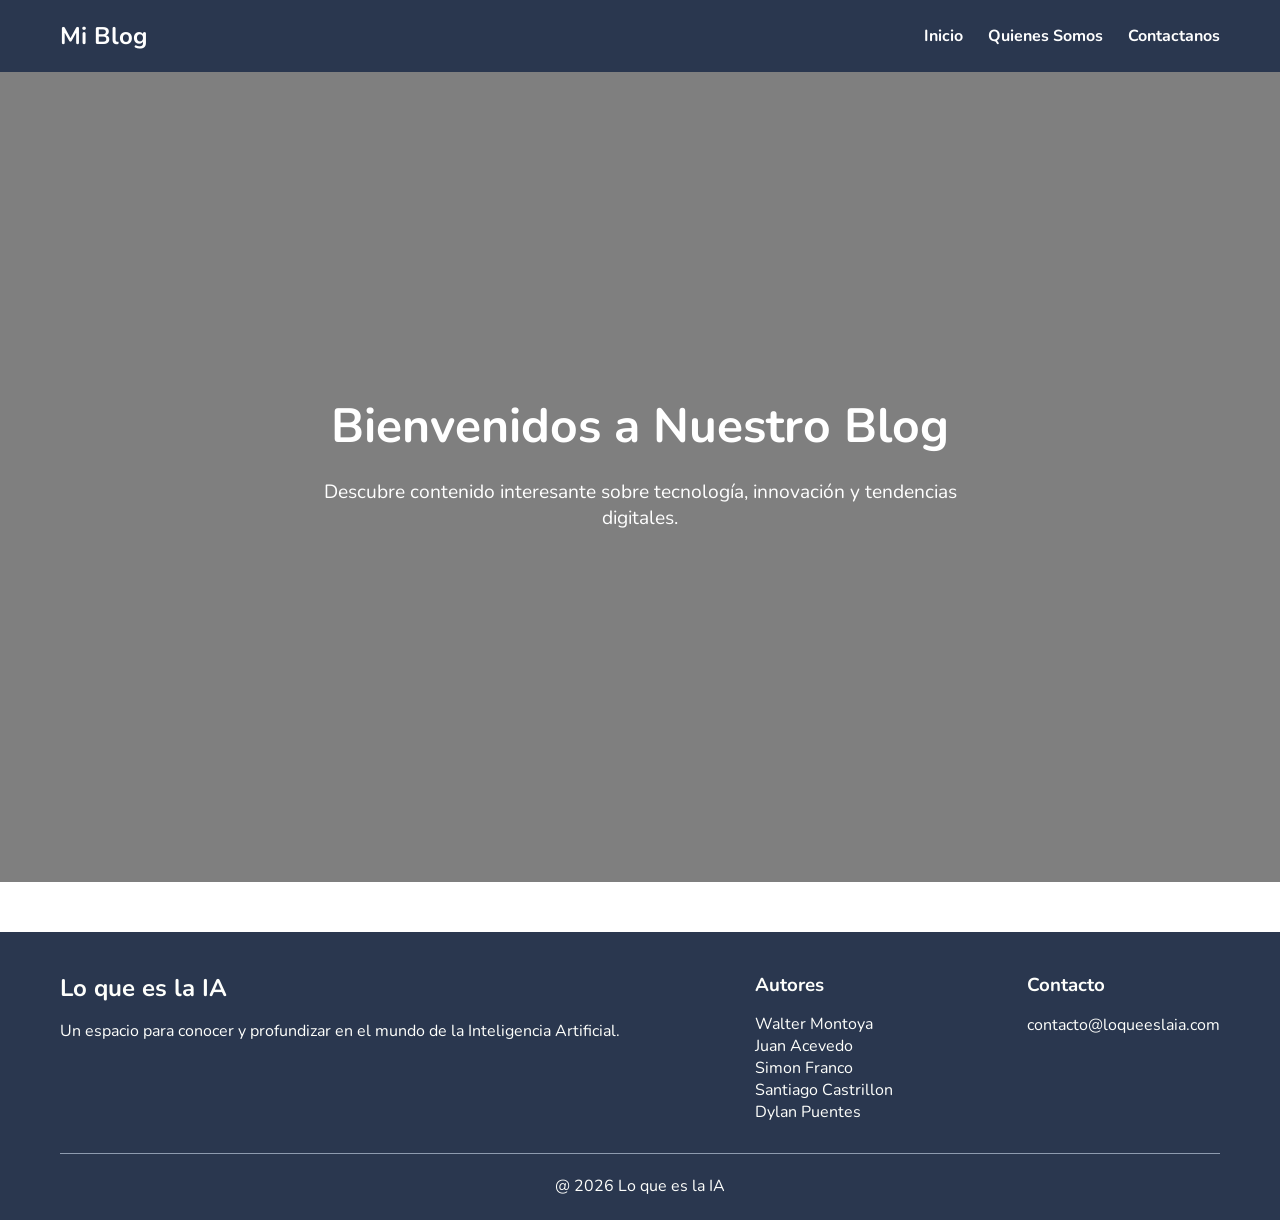
==== commit bbf50aea: "unificacion" ====
--- a/index.html
+++ b/index.html
@@ -11,6 +11,7 @@
         rel="stylesheet">
 
     <link rel="stylesheet" href="./css/styles.css">
+    <link rel="stylesheet" href="./css/stylesAutores.css">
 
     <title>Document</title>
 </head>
@@ -42,7 +43,40 @@
         </div>
     </section>
 
+<footer class="footer">
 
+        <section class="footer-content">
+
+            <article class="footer-project">
+                <h2>Lo que es la IA</h2>
+                <p>
+                    Un espacio para conocer y profundizar en el mundo de la Inteligencia Artificial.
+                </p>
+            </article>
+
+            <div class="footer-authors">
+                <h3>Autores</h3>
+                <ul class="authors-list">
+                    <li>Walter Montoya</li>
+                    <li>Juan Acevedo</li>
+                    <li>Simon Franco</li>
+                    <li>Santiago Castrillon</li>
+                    <li>Dylan Puentes</li>
+                </ul>
+            </div>
+
+            <section class="footer-contact">
+                <h3>Contacto</h3>
+                <p>contacto@loqueeslaia.com</p>
+            </section>
+
+        </section>
+
+        <p class="footer-bottom">
+            @ 2026 Lo que es la IA
+        </p>
+
+    </footer>
 
 </body>
 
--- a/css/stylesAutores.css
+++ b/css/stylesAutores.css
@@ -0,0 +1,69 @@
+:root {
+    --background: #fefffc;
+    --background-cards: #8E9BAF;
+    --background-button: #2A374F;
+    --background-button-hover: #4192D9;
+    --letter-white: #fefffc;
+    --letter-black: black;
+}
+
+* {
+    box-sizing: border-box;
+    margin: 0;
+    padding: 0;
+}
+
+.footer {
+    font-family: "Nunito", sans-serif;
+    background-color: var(--background-button);
+    color: var(--letter-white);
+    padding: 40px 60px 20px;
+    margin-top: 50px;
+}
+.authors-list {
+    list-style: none; /* Elimina los puntos/viñetas por defecto */
+    padding: 0;
+    margin: 0;
+}
+
+.footer-content {
+    max-width: 100%;
+    margin: 0 auto;
+    display: flex;
+    justify-content: space-between;
+    gap: 40px;
+}
+
+.footer h2, 
+.footer h3 {
+    margin-bottom: 15px;
+}
+
+.footer p {
+    line-height: 1.6;
+}
+
+.footer-bottom {
+    border-top: 1px solid var(--background-cards);
+    text-align: center;
+    margin-top: 30px;
+    padding-top: 20px;
+}
+
+@media (max-width: 768px) {
+    .footer {
+        padding: 30px 20px 15px; 
+    }
+
+    .footer-content {
+        flex-direction: column; 
+        gap: 30px;              
+        text-align: center;     
+    }
+
+    .footer-project, 
+    .footer-authors, 
+    .footer-contact {
+        width: 100%;             
+    }
+}
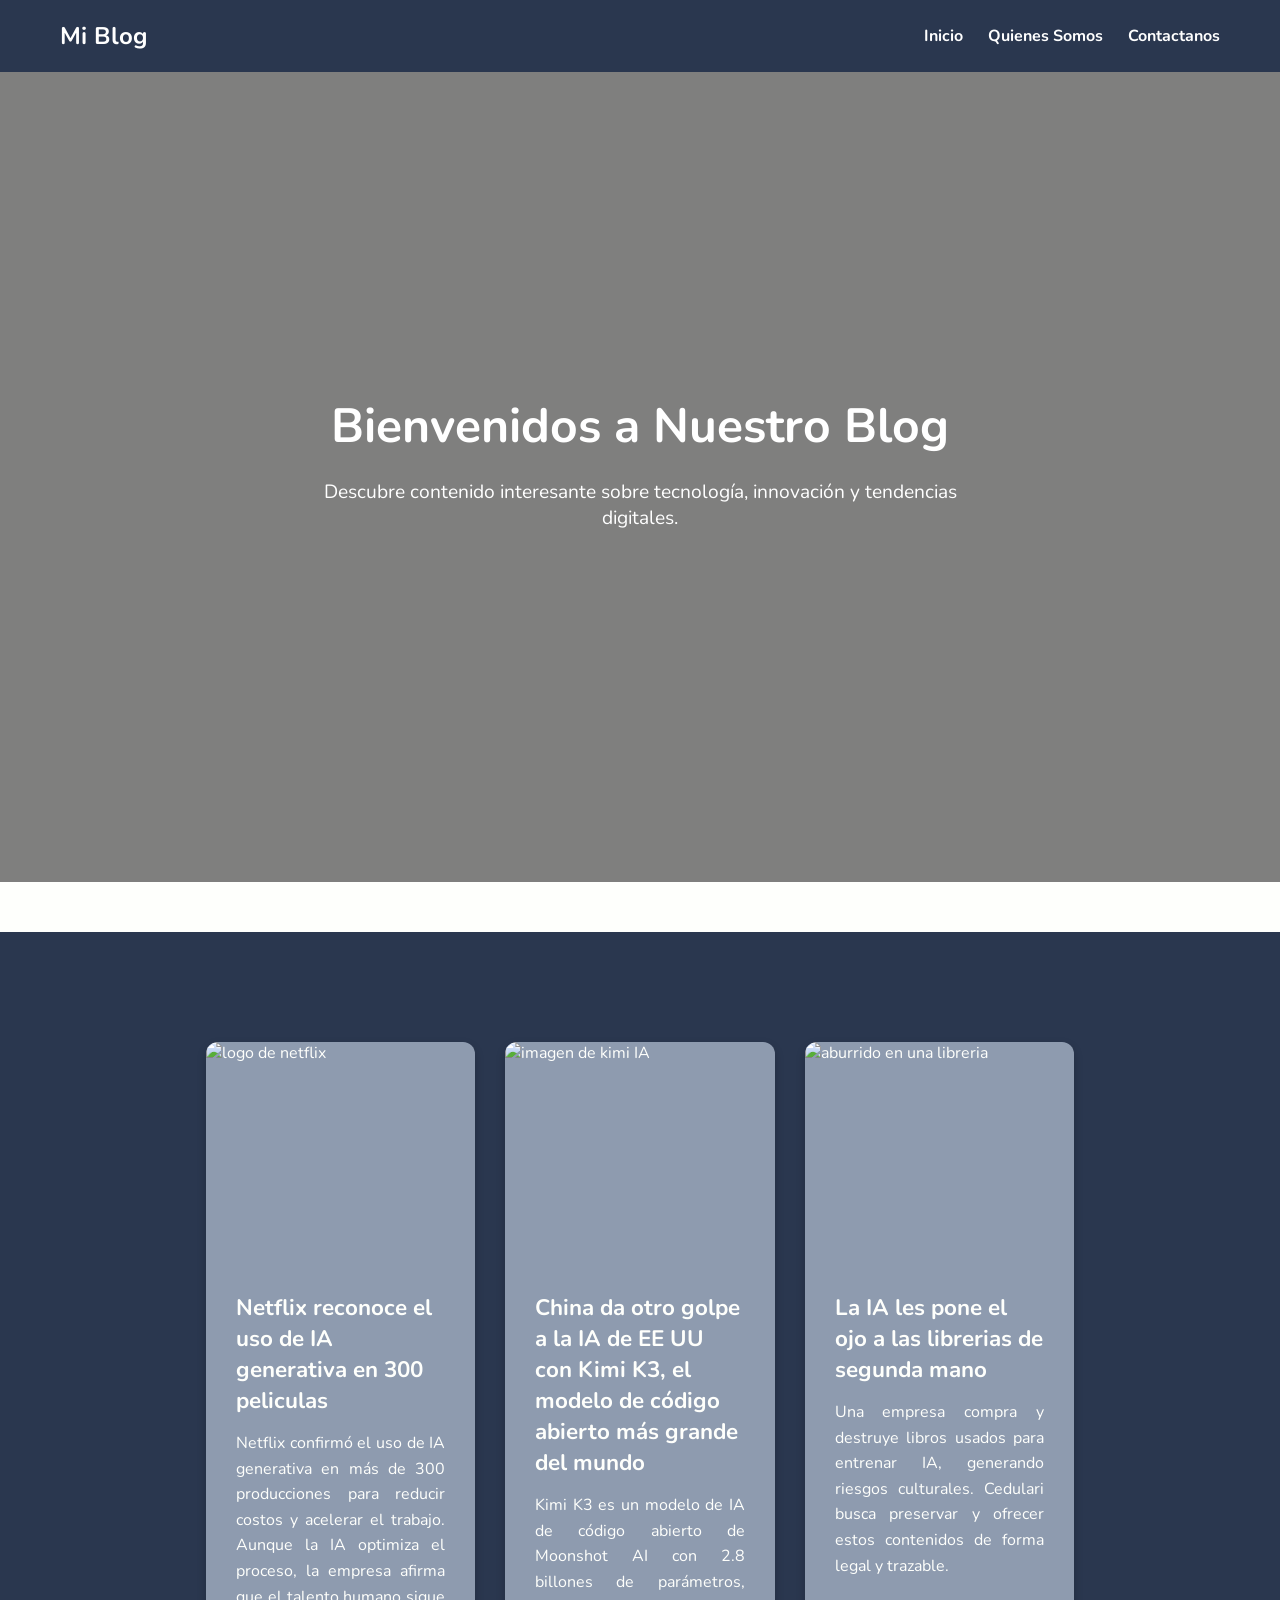
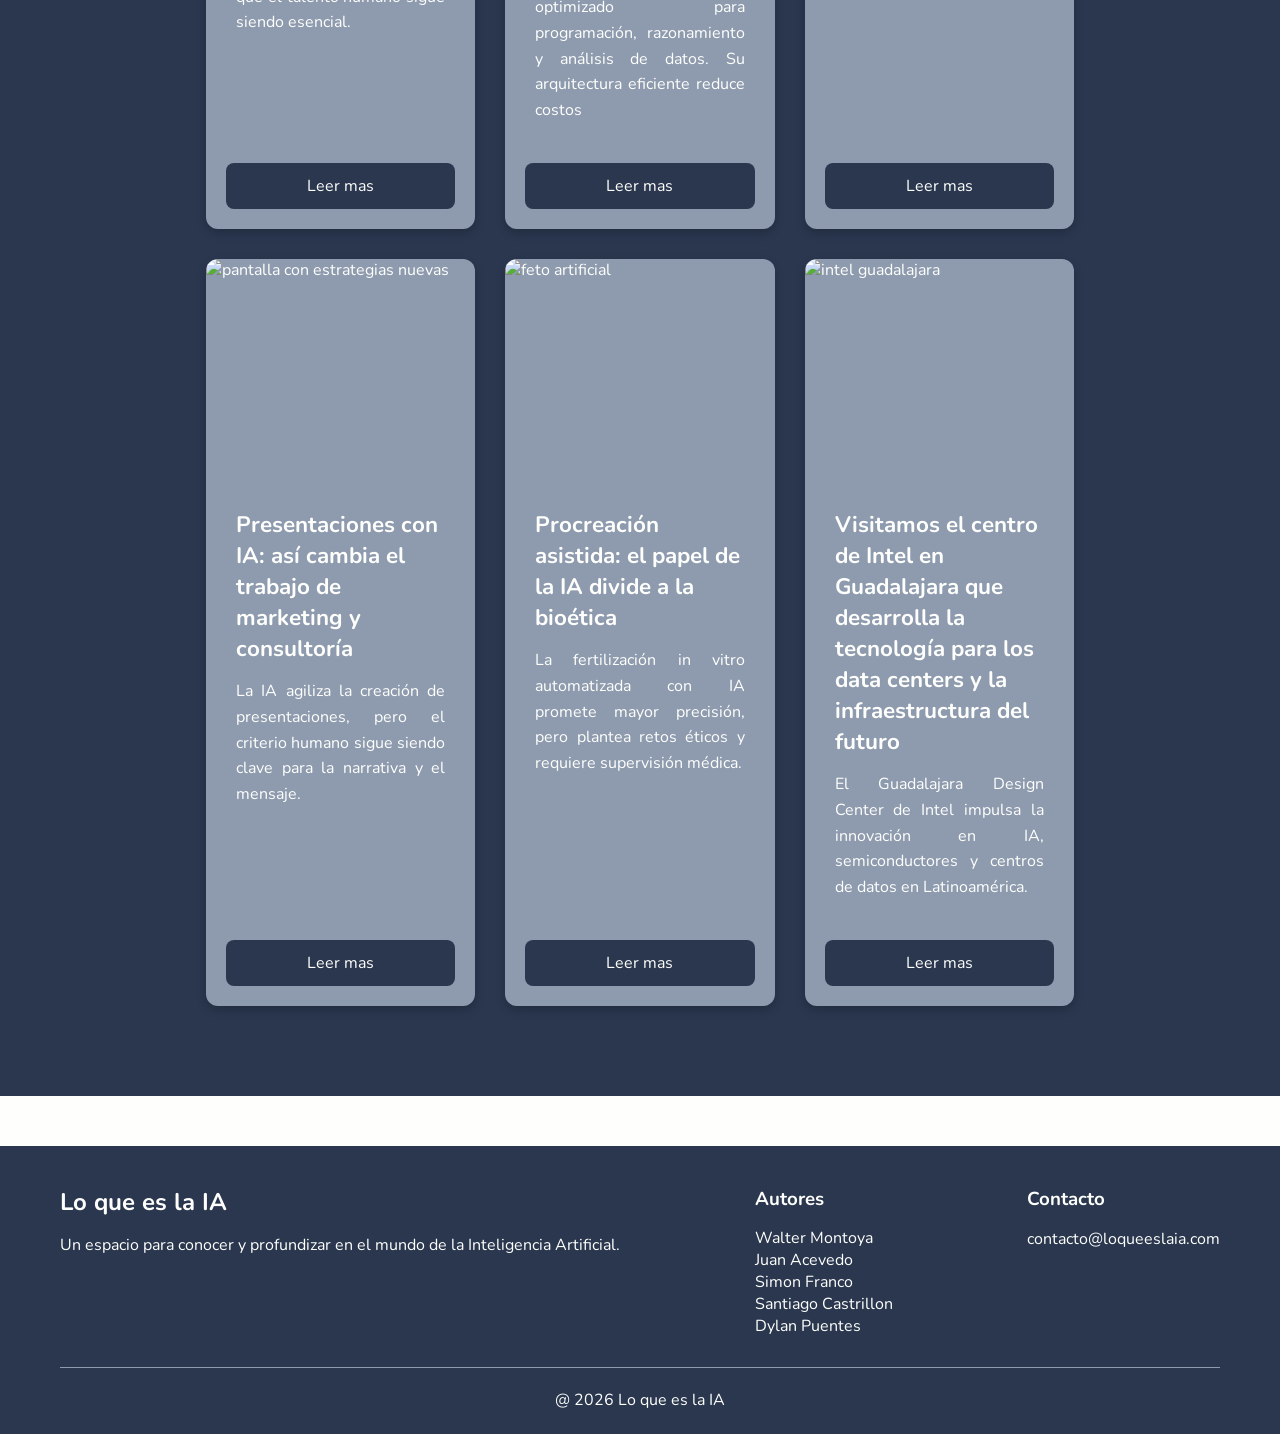
==== commit cf376bc1: "resultados" ====
--- a/index.html
+++ b/index.html
@@ -1,12 +1,14 @@
 <!DOCTYPE html>
-<html lang="en">
-
+<html lang="es">
 <head>
     <meta charset="UTF-8">
     <meta name="viewport" content="width=device-width, initial-scale=1.0">
-
+    <title>Inicio</title>
     <link rel="preconnect" href="https://fonts.googleapis.com">
     <link rel="preconnect" href="https://fonts.gstatic.com" crossorigin>
+    <link href="https://fonts.googleapis.com/css2?family=Nunito:ital,wght@0,200..1000;1,200..1000&display=swap" rel="stylesheet">
+    <link rel="stylesheet" href="css/styles.css">
+    <link rel="stylesheet" href="css/stylesAutores.css">
     <link href="https://fonts.googleapis.com/css2?family=Nunito:ital,wght@0,200..1000;1,200..1000&display=swap"
         rel="stylesheet">
 
@@ -17,8 +19,6 @@
 </head>
 
 <body>
-
-    <!-- Navbar -->
     <header>
         <nav class="navbar">
             <div class="logo">
@@ -33,17 +33,112 @@
         </nav>
     </header>
 
-    <!-- Banner -->
-    <section class="banner">
-        <div class="banner-content">
-            <h1>Bienvenidos a Nuestro Blog</h1>
-            <p>
-                Descubre contenido interesante sobre tecnología, innovación y tendencias digitales.
-            </p>
-        </div>
-    </section>
+    <main>
+
+        <section class="banner">
+            <div class="banner-content">
+                <h1>Bienvenidos a Nuestro Blog</h1>
+                <p>
+                    Descubre contenido interesante sobre tecnología, innovación y tendencias digitales.
+                </p>
+            </div>
+        </section>
 
 <footer class="footer">
+
+        <section class="articulos">
+            <!--articulos-->
+                <article class="card">
+                    <img src="https://about.netflix.com/images/meta/netflix-symbol-black.png" alt="logo de netflix">
+
+                    <h2>Netflix reconoce el uso de IA generativa en 300 peliculas</h2>
+
+                    <p>
+                        Netflix confirmó el uso de IA generativa en más de 300 producciones para reducir costos y acelerar el trabajo. 
+                        Aunque la IA optimiza el proceso, la empresa afirma que el talento humano sigue siendo esencial.<br>
+                    </p>
+
+                    <a href="#" class="boton">Leer mas</a>
+                </article>
+
+                <article class="card">
+                    <img src="https://media.es.wired.com/photos/6a5a9e4d278a57342ad097cc/16:9/w_1600,c_limit/2097721586" alt="imagen de kimi IA">
+
+                    <h2>China da otro golpe a la IA de EE UU con Kimi K3, el modelo de código abierto más grande del mundo</h2>
+
+                    <p>
+                        Kimi K3 es un modelo de IA de código abierto de Moonshot AI con 2.8 billones de parámetros, optimizado para programación, 
+                        razonamiento y análisis de datos. Su arquitectura eficiente reduce costos <br>
+                    </p>
+
+                    <a href="#" class="boton">Leer mas</a>
+                </article>
+
+
+                <article class="card">
+
+                    <img src="https://thumbs.dreamstime.com/b/estudiante-u-hombre-joven-aburrido-con-los-libros-en-biblioteca-53950510.jpg" alt="aburrido en una libreria">
+
+                    <h2>La IA les pone el ojo a las librerias de segunda mano</h2>
+
+                    <p>
+                        Una empresa compra y destruye libros usados para entrenar IA, generando riesgos culturales. 
+                        Cedulari busca preservar y ofrecer estos contenidos de forma legal y trazable. <br>
+                    </p>
+
+                    <a href="#" class="boton">Leer mas</a>
+                </article>
+
+
+                <article class="card">
+
+                    <img src="https://www.enter.co/wp-content/uploads/2026/07/PRESENTACIONESCONIA-768x432.jpg" alt="pantalla con estrategias nuevas">
+
+                    <h2>Presentaciones con IA: así cambia el trabajo de marketing y consultoría</h2>
+
+                    <p>
+                        La IA agiliza la creación de presentaciones, pero el criterio humano sigue siendo clave para la narrativa y el mensaje. <br>
+                    </p>
+
+                    <a href="#" class="boton">Leer mas</a>
+                </article>
+
+
+                <article class="card">
+                    
+                    <img src="https://www.vaticannews.va/content/dam/vaticannews/multimedia/2019/04/07/25112014_140714_avort_1680x420.jpg/_jcr_content/renditions/cq5dam.thumbnail.cropped.750.422.jpeg" alt="feto artificial">
+
+                    <h2>Procreación asistida: el papel de la IA divide a la bioética</h2>
+
+                    <p>
+                        La fertilización in vitro automatizada con IA promete mayor precisión, pero plantea retos 
+                        éticos y requiere supervisión médica. <br>
+                    </p>
+
+                        <a href="#" class="boton">Leer mas</a>
+                </article>
+
+
+                <article class="card">
+                    
+                    <img src="https://media.es.wired.com/photos/6a5f952f08c104a03f2e7884/16:9/w_1600,c_limit/intelcorp.jpg" alt="intel guadalajara">
+
+                    <h2>Visitamos el centro de Intel en Guadalajara que desarrolla la tecnología para los data centers y la infraestructura del futuro</h2>
+
+                    <p>
+                        El Guadalajara Design Center de Intel impulsa la innovación en IA, semiconductores y centros de datos en Latinoamérica. <br>
+                    </p>
+
+                    <a href="#" class="boton">Leer mas</a>
+                </article>
+
+        </section>
+        
+    </main>
+
+    
+      
+    <footer class="footer">
 
         <section class="footer-content">
 
--- a/css/styles.css
+++ b/css/styles.css
@@ -16,6 +16,77 @@
     font-family: 'Nunito', sans-serif;
 }
 
+.nunito{
+  font-family: "Nunito", sans-serif;
+  font-optical-sizing: auto;
+  font-weight: 400;
+  font-style: normal;
+}
+
+body{
+    background-color: var(--background);
+    font-family: "nunito",Arial, Helvetica, sans-serif;
+}
+
+.articulos{
+    width: 80%;
+    max-width: 1400px;
+    margin: 40px auto;
+    padding: 0;
+    display: grid;
+    grid-template-columns: repeat(3, 1fr);
+    gap: 30px;
+    padding: 30px;
+}
+
+.card{
+    background-color: var(--background-cards);
+    border-radius: 12px;
+    overflow: hidden;
+    display: flex;
+    flex-direction: column;
+    box-shadow: 0 4px 10px rgba(0,0,0,.2);
+    transition: .3s ease;
+}
+
+.card img{
+    width: 100%;
+    height: 220px;
+    object-fit: cover;
+}
+
+.card h2{
+    color: var(--letter-white);
+    font-size: 1.4rem;
+    margin: 30px;
+}
+
+.card p{
+    color: var(--letter-white);
+    margin: 0 30px 40px;
+    text-align: justify;
+    line-height: 1.5;
+    flex-grow: 1;
+}
+
+.boton {
+    display: block;
+    margin: 0 20px 20px;
+    padding: 12px;
+    border: none;
+    border-radius: 8px;
+    background-color: var(--background-button);
+    color: var(--letter-white);
+    font-size: 1rem;
+    text-decoration: none;
+    text-align: center;
+    cursor: pointer;
+    transition: .3s;
+}
+
+.boton:hover{
+    background-color: var(--background-button-hover);
+}
 /* Navbar */
 .navbar{
     display:flex;
@@ -113,7 +184,4 @@
     .banner-content p{
         font-size:1rem;
     }
-}
-
-
-
+}
--- a/css/styles.css
+++ b/css/styles.css
@@ -16,6 +16,77 @@
     font-family: 'Nunito', sans-serif;
 }
 
+.nunito{
+  font-family: "Nunito", sans-serif;
+  font-optical-sizing: auto;
+  font-weight: 400;
+  font-style: normal;
+}
+
+body{
+    background-color: var(--background);
+    font-family: "nunito",Arial, Helvetica, sans-serif;
+}
+
+.articulos{
+    width: 80%;
+    max-width: 1400px;
+    margin: 40px auto;
+    padding: 0;
+    display: grid;
+    grid-template-columns: repeat(3, 1fr);
+    gap: 30px;
+    padding: 30px;
+}
+
+.card{
+    background-color: var(--background-cards);
+    border-radius: 12px;
+    overflow: hidden;
+    display: flex;
+    flex-direction: column;
+    box-shadow: 0 4px 10px rgba(0,0,0,.2);
+    transition: .3s ease;
+}
+
+.card img{
+    width: 100%;
+    height: 220px;
+    object-fit: cover;
+}
+
+.card h2{
+    color: var(--letter-white);
+    font-size: 1.4rem;
+    margin: 30px;
+}
+
+.card p{
+    color: var(--letter-white);
+    margin: 0 30px 40px;
+    text-align: justify;
+    line-height: 1.5;
+    flex-grow: 1;
+}
+
+.boton {
+    display: block;
+    margin: 0 20px 20px;
+    padding: 12px;
+    border: none;
+    border-radius: 8px;
+    background-color: var(--background-button);
+    color: var(--letter-white);
+    font-size: 1rem;
+    text-decoration: none;
+    text-align: center;
+    cursor: pointer;
+    transition: .3s;
+}
+
+.boton:hover{
+    background-color: var(--background-button-hover);
+}
 /* Navbar */
 .navbar{
     display:flex;
@@ -113,7 +184,4 @@
     .banner-content p{
         font-size:1rem;
     }
-}
-
-
-
+}
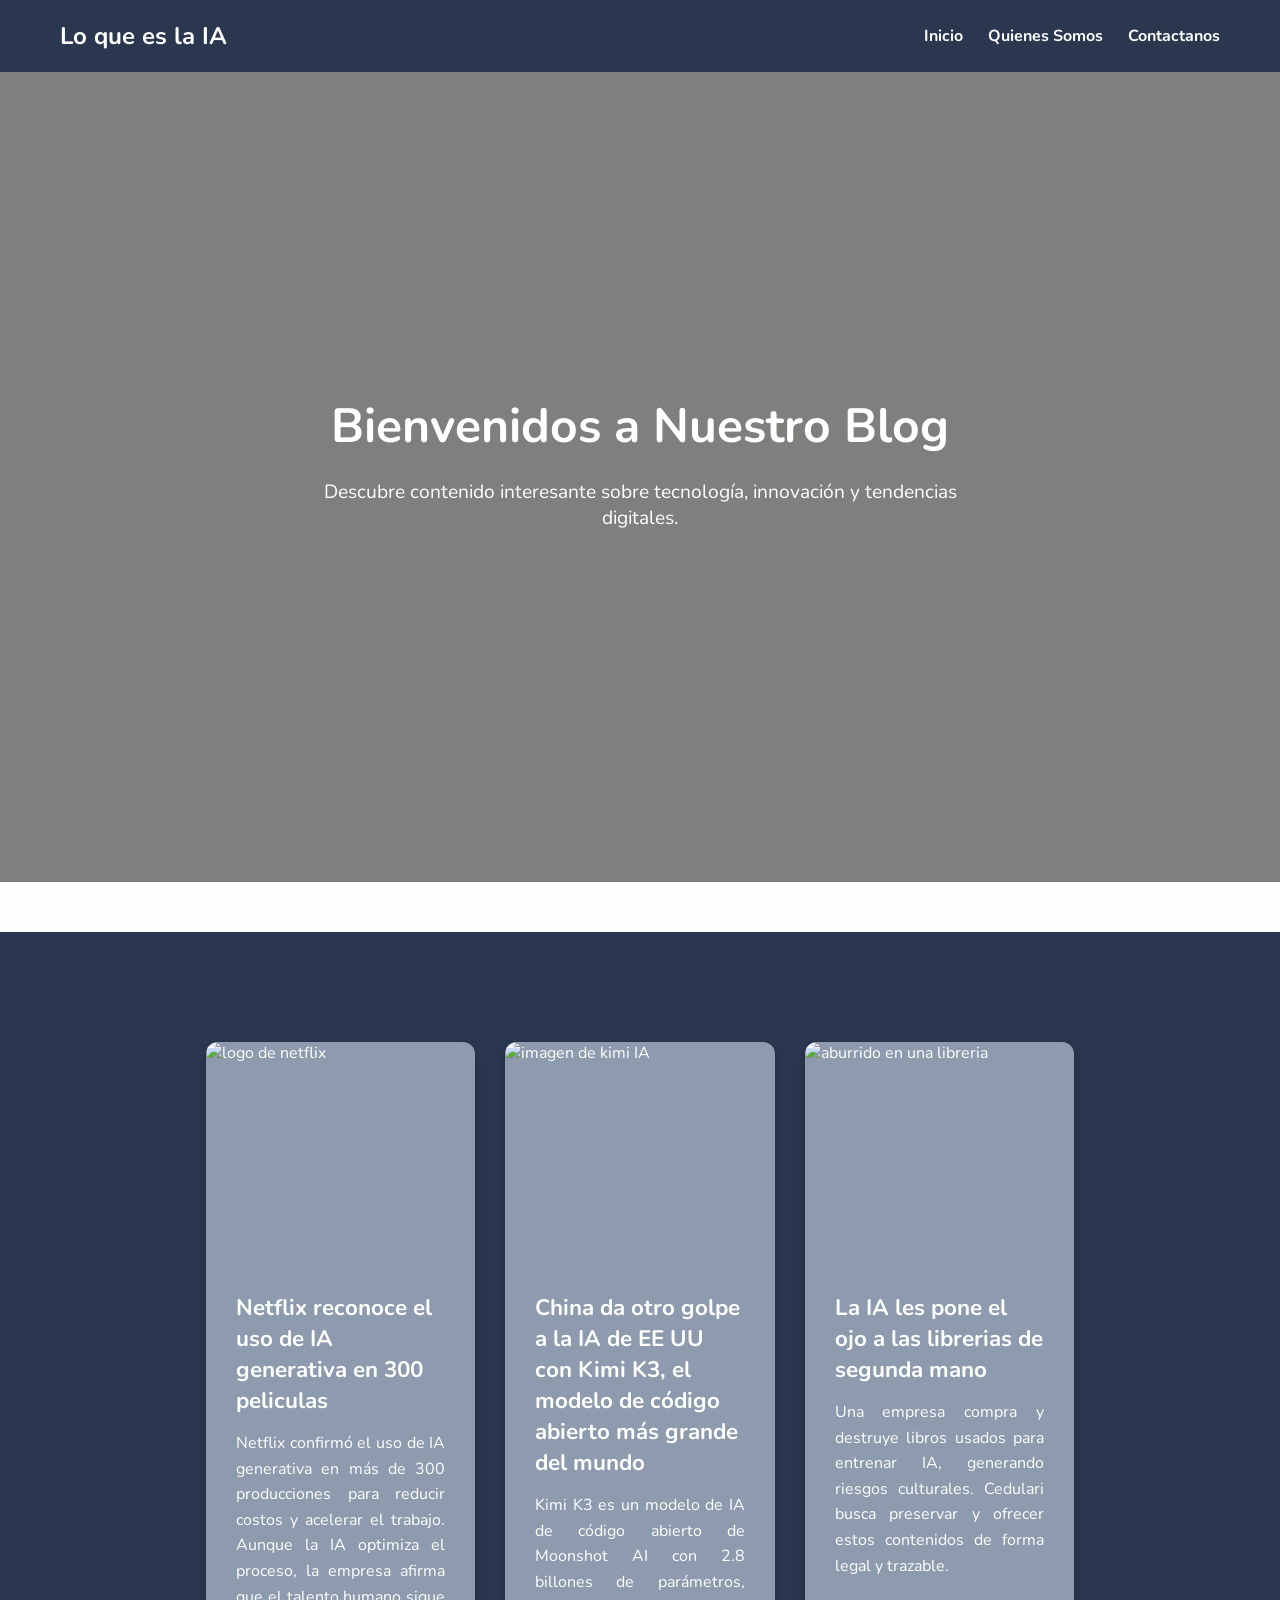
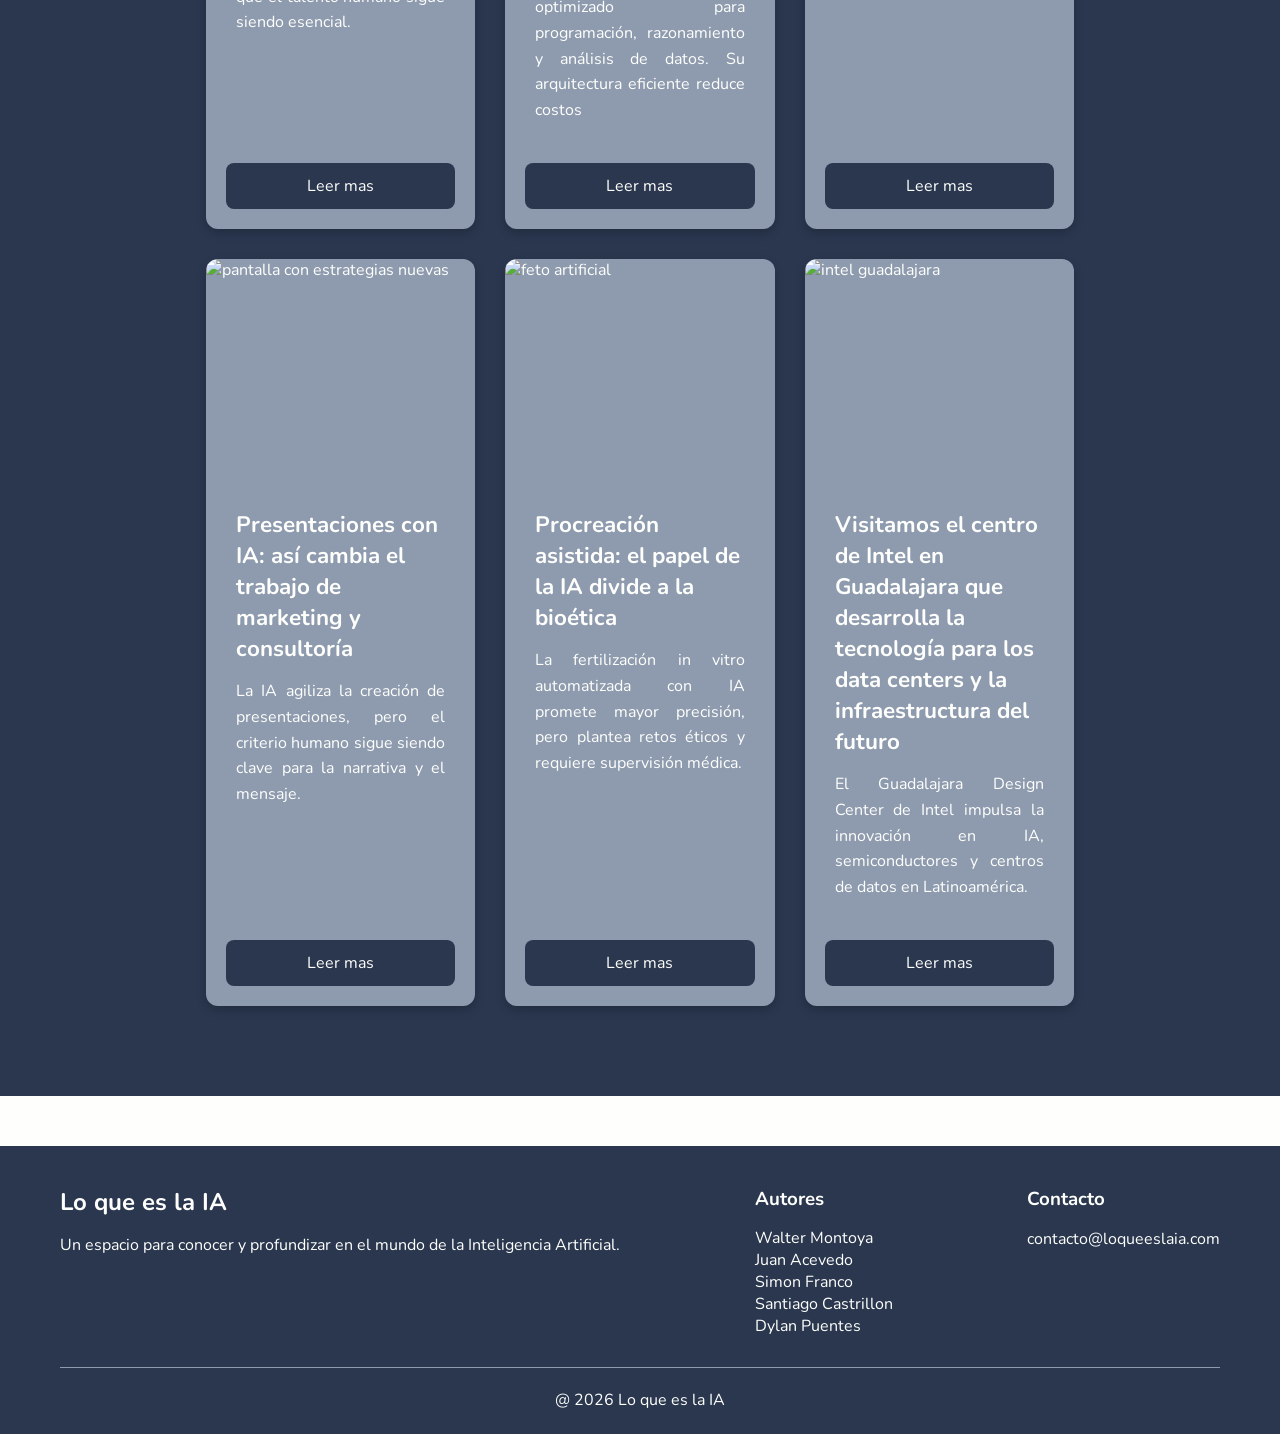
==== commit fe48a28f: "Final" ====
--- a/index.html
+++ b/index.html
@@ -22,13 +22,13 @@
     <header>
         <nav class="navbar">
             <div class="logo">
-                <h2>Mi Blog</h2>
+                <h2>Lo que es la IA</h2>
             </div>
 
             <ul class="nav-links">
-                <li><a href="index.html">Inicio</a></li>
-                <li><a href="./quienesSomos.html">Quienes Somos</a></li>
-                <li><a href="contacto.html">Contactanos</a></li>
+                <li><a href="index.html" class="active">Inicio</a></li>
+                <li><a href="./quienesSomos.html" class="active">Quienes Somos</a></li>
+                <li><a href="contacto.html" class="active">Contactanos</a></li>
             </ul>
         </nav>
     </header>
--- a/css/styles.css
+++ b/css/styles.css
@@ -106,7 +106,7 @@
     gap:25px;
 }
 
-.nav-links a{
+.nav-links a{       
     color:white;
     text-decoration:none;
     font-weight:bold;
@@ -117,6 +117,16 @@
     color:#4192D9;
 }
 
+.nav-links a.active::after {
+  content: '';
+  position: absolute;
+  left: 0;
+  bottom: 0;
+  width: 100%;
+  height: 2px; /* Grosor de la raya */
+  background-color: white; /* Color blanco */
+  border-radius: 2px;
+}
 /* Banner */
 .banner{
     height:90vh;
--- a/css/styles.css
+++ b/css/styles.css
@@ -106,7 +106,7 @@
     gap:25px;
 }
 
-.nav-links a{
+.nav-links a{       
     color:white;
     text-decoration:none;
     font-weight:bold;
@@ -117,6 +117,16 @@
     color:#4192D9;
 }
 
+.nav-links a.active::after {
+  content: '';
+  position: absolute;
+  left: 0;
+  bottom: 0;
+  width: 100%;
+  height: 2px; /* Grosor de la raya */
+  background-color: white; /* Color blanco */
+  border-radius: 2px;
+}
 /* Banner */
 .banner{
     height:90vh;
